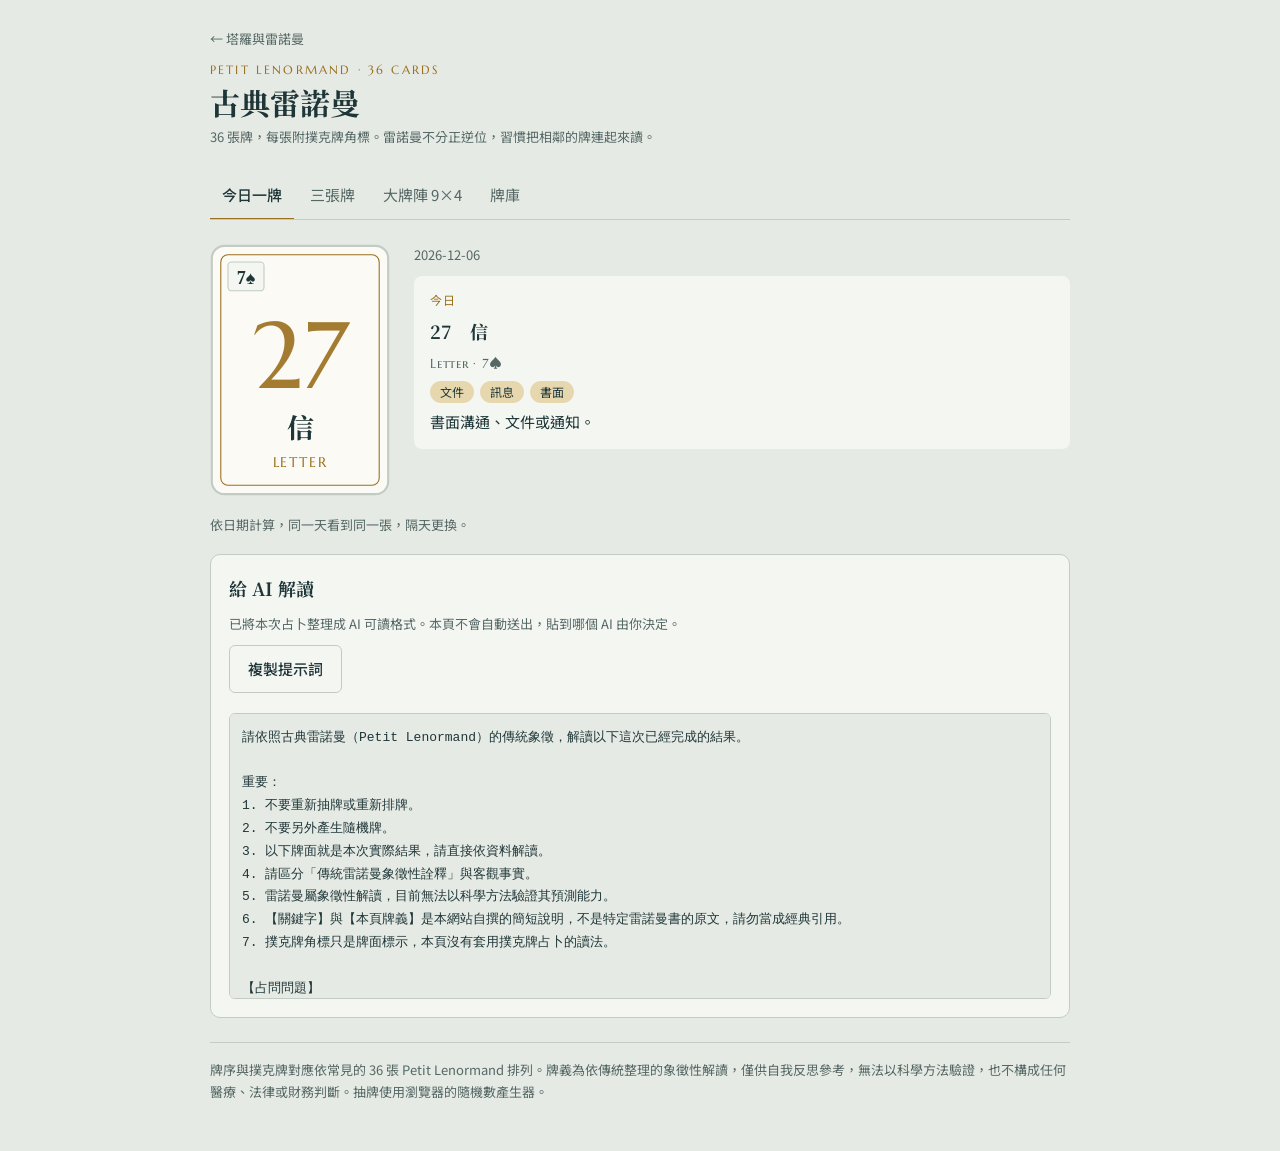
==== lenormand.html @ 7c626c60 "塔羅、雷諾曼新增「給 AI 解讀」面板 - 每次抽牌自動整理成 AI 可讀的純文字提示詞，可一鍵複製，不會自動送出 - 塔羅：今日一牌、抽牌；雷諾曼：今日一牌、三張牌、大牌陣 9×4（新增問題欄） -" ====
<!doctype html>
<html lang="zh-Hant">
<head>
<meta charset="utf-8">
<meta name="viewport" content="width=device-width, initial-scale=1, viewport-fit=cover">
<meta name="color-scheme" content="light dark">
<title>古典雷諾曼</title>
<link rel="preconnect" href="https://fonts.googleapis.com">
<link rel="preconnect" href="https://fonts.gstatic.com" crossorigin>
<link rel="stylesheet" href="https://fonts.googleapis.com/css2?family=Marcellus+SC&family=Noto+Serif+TC:wght@500;700&family=Noto+Sans+TC:wght@400;500&display=swap">
<style>
/* Layout: 與塔羅頁同一套色彩；牌面改用純文字排版＋撲克牌角標，大牌陣用 9×4 格線 */
:root{
  --bg:#E6EAE4; --surface:#F4F6F2; --ink:#1E3638; --muted:#556866; --line:#C3CCC4;
  --gold:#9A6F1E; --gold-soft:#E7D7AE; --card:#FBFAF5; --back:#1E3638; --red:#A3392E;
  --f-display:"Marcellus SC","Noto Serif TC",Georgia,serif;
  --f-head:"Noto Serif TC","Songti TC","PMingLiU",serif;
  --f-body:"Noto Sans TC","PingFang TC","Microsoft JhengHei",system-ui,sans-serif;
  padding-top:env(safe-area-inset-top,0px);padding-bottom:env(safe-area-inset-bottom,0px);
}
@media (prefers-color-scheme:dark){:root:not([data-theme="light"]){
  --bg:#111C1C; --surface:#182626; --ink:#DCE4DD; --muted:#93A6A2; --line:#2C3E3D;
  --gold:#D4A64E; --gold-soft:#3A3220; --card:#1D2B2A; --back:#0B1414; --red:#E0796B; color-scheme:dark}}
:root[data-theme="dark"]{
  --bg:#111C1C; --surface:#182626; --ink:#DCE4DD; --muted:#93A6A2; --line:#2C3E3D;
  --gold:#D4A64E; --gold-soft:#3A3220; --card:#1D2B2A; --back:#0B1414; --red:#E0796B; color-scheme:dark}
[hidden]{display:none!important}
body{margin:0;background:var(--bg);color:var(--ink);font-family:var(--f-body);font-size:15px;line-height:1.7}
.wrap{max-width:860px;margin:0 auto;padding-left:max(16px,env(safe-area-inset-left,0px));padding-right:max(16px,env(safe-area-inset-right,0px));padding-block:28px 48px;display:flex;flex-direction:column;gap:24px}
header{display:flex;flex-direction:column;gap:4px}
.home{font-size:13px;color:var(--muted);text-decoration:none;align-self:flex-start;margin-bottom:6px}
.home:hover{color:var(--gold)}
.eyebrow{font-family:var(--f-display);letter-spacing:.18em;font-size:12px;color:var(--gold)}
h1{font-family:var(--f-head);font-weight:700;font-size:30px;line-height:1.25;margin:0;text-wrap:balance}
p{margin:0}
.note{font-size:13px;color:var(--muted)}
nav{display:flex;gap:4px;border-bottom:1px solid var(--line);overflow-x:auto}
nav button{font:inherit;font-size:15px;background:none;border:0;color:var(--muted);padding:10px 12px;border-bottom:2px solid transparent;margin-bottom:-1px;cursor:pointer;white-space:nowrap}
nav button[aria-selected="true"]{color:var(--ink);border-color:var(--gold);font-weight:500}
button:focus-visible,input:focus-visible,select:focus-visible,.cell:focus-visible,.home:focus-visible{outline:2px solid var(--gold);outline-offset:2px}
section{display:flex;flex-direction:column;gap:18px}
.row{display:flex;gap:12px;flex-wrap:wrap;align-items:center}
.btn{font:inherit;font-weight:500;background:var(--ink);color:var(--bg);border:0;border-radius:6px;padding:10px 18px;cursor:pointer}
input[type=text],select{font:inherit;background:var(--surface);color:var(--ink);border:1px solid var(--line);border-radius:6px;padding:10px 12px}
input[type=text]{flex:1;min-width:0}

/* card face */
.lc{display:block;width:100%;aspect-ratio:5/7;color:var(--ink)}
.flip{width:100%;max-width:180px;aspect-ratio:5/7;perspective:900px}
.flip-inner{position:relative;width:100%;height:100%;transition:transform .7s cubic-bezier(.3,.7,.3,1);transform-style:preserve-3d}
.flip.open .flip-inner{transform:rotateY(180deg)}
.face{position:absolute;inset:0;backface-visibility:hidden;-webkit-backface-visibility:hidden;border-radius:8px;overflow:hidden}
.face svg{display:block;width:100%;height:100%}
.face.front{transform:rotateY(180deg)}
.face.back svg{color:var(--gold)}
@media (prefers-reduced-motion:reduce){.flip-inner{transition:none}}
.slot{display:flex;flex-direction:column;align-items:center;gap:8px;min-width:0}
.slot-label{font-family:var(--f-head);font-size:13px;color:var(--muted);letter-spacing:.1em}

.daily{display:grid;grid-template-columns:minmax(0,180px) 1fr;gap:24px;align-items:start}
@media (max-width:520px){.daily{grid-template-columns:1fr}.daily .slot{max-width:180px;margin:0 auto;width:100%}}
.spread{display:grid;grid-template-columns:repeat(3,minmax(0,1fr));gap:12px}
.readings{display:flex;flex-direction:column;gap:10px}
.reading{display:flex;flex-direction:column;gap:6px;padding:14px 16px;background:var(--surface);border-radius:8px;min-width:0}
.reading .pos{font-size:12px;color:var(--gold);letter-spacing:.12em}
.reading .nm{font-family:var(--f-head);font-weight:700;font-size:18px}
.reading .en{font-family:var(--f-display);font-size:13px;color:var(--muted);letter-spacing:.06em}
.kw{display:flex;gap:6px;flex-wrap:wrap}
.kw span{font-size:12px;background:var(--gold-soft);color:var(--ink);border-radius:999px;padding:1px 10px}
.question{font-family:var(--f-head);font-size:16px;border-left:2px solid var(--gold);padding-left:12px}
.chain{font-family:var(--f-head);font-size:17px}

/* grand tableau */
.gt-wrap{overflow-x:auto;padding-bottom:4px}
.gt{display:grid;grid-template-columns:repeat(9,minmax(56px,1fr));gap:6px;min-width:540px}
.cell{background:none;border:0;padding:0;cursor:pointer;border-radius:6px;position:relative;color:var(--ink)}
.cell .lc{border-radius:6px}
.cell.sig{outline:2px solid var(--gold);outline-offset:1px}
.cell.near{outline:1px dashed var(--gold);outline-offset:1px}
.cell .pos-no{position:absolute;right:3px;bottom:2px;font-size:9px;color:var(--muted);font-variant-numeric:tabular-nums}
.legend{display:flex;gap:16px;flex-wrap:wrap;font-size:13px;color:var(--muted)}
.legend i{display:inline-block;width:12px;height:12px;border-radius:3px;vertical-align:-1px;margin-right:6px}
.legend .s{outline:2px solid var(--gold)}
.legend .n{outline:1px dashed var(--gold)}

/* library */
.lib{display:grid;grid-template-columns:repeat(auto-fill,minmax(88px,1fr));gap:12px}
.lib button{background:none;border:0;padding:0;cursor:pointer;color:var(--ink);font:inherit;display:flex;flex-direction:column;gap:4px;text-align:center}
.lib span{font-size:13px}
dialog{border:0;border-radius:12px;background:var(--bg);color:var(--ink);padding:20px;max-width:min(420px,calc(100vw - 32px));width:100%}
dialog::backdrop{background:rgba(10,20,20,.55)}
.dlg{display:grid;grid-template-columns:110px 1fr;gap:16px;align-items:start}
@media (max-width:380px){.dlg{grid-template-columns:1fr}.dlg .lc{max-width:120px}}
.ai{display:flex;flex-direction:column;gap:10px;padding:18px;background:var(--surface);border:1px solid var(--line);border-radius:10px;min-width:0}
.ai h2{font-family:var(--f-head);font-size:18px;margin:0}
.ai-copy{font:inherit;font-weight:500;background:transparent;color:var(--ink);border:1px solid var(--line);border-radius:6px;padding:10px 18px;cursor:pointer;align-self:flex-start}
.ai-copy:hover{border-color:var(--gold)}
.ai-copy:focus-visible,.ai-box:focus-visible{outline:2px solid var(--gold);outline-offset:2px}
.ai-box{margin:0;max-height:260px;overflow:auto;padding:12px;background:var(--bg);border:1px solid var(--line);border-radius:6px;font-family:ui-monospace,Consolas,"Noto Sans TC",monospace;font-size:13px;line-height:1.6;white-space:pre-wrap;overflow-wrap:anywhere}
footer{border-top:1px solid var(--line);padding-top:16px}
</style>
</head>
<body>
<div class="wrap">
  <header>
    <a class="home" href="./">← 塔羅與雷諾曼</a>
    <div class="eyebrow">PETIT LENORMAND · 36 CARDS</div>
    <h1>古典雷諾曼</h1>
    <p class="note">36 張牌，每張附撲克牌角標。雷諾曼不分正逆位，習慣把相鄰的牌連起來讀。</p>
  </header>

  <nav role="tablist">
    <button role="tab" id="tab-daily" aria-selected="true" data-view="daily">今日一牌</button>
    <button role="tab" id="tab-three" aria-selected="false" data-view="three">三張牌</button>
    <button role="tab" id="tab-gt" aria-selected="false" data-view="gt">大牌陣 9×4</button>
    <button role="tab" id="tab-lib" aria-selected="false" data-view="lib">牌庫</button>
  </nav>

  <section id="view-daily">
    <div class="daily">
      <div class="slot"><div class="flip" id="dailyFlip"></div></div>
      <div class="readings" id="dailyReading"></div>
    </div>
    <p class="note">依日期計算，同一天看到同一張，隔天更換。</p>
    <section class="ai" id="aiDaily" aria-labelledby="aiDaily-t" hidden>
      <h2 id="aiDaily-t">給 AI 解讀</h2>
      <p class="note">已將本次占卜整理成 AI 可讀格式。本頁不會自動送出，貼到哪個 AI 由你決定。</p>
      <button type="button" class="ai-copy" data-copy="aiDaily">複製提示詞</button>
      <p class="note" id="aiDaily-s" aria-live="polite"></p>
      <pre class="ai-box" tabindex="0" role="region" aria-label="AI 解讀提示詞"><code id="aiDaily-p"></code></pre>
    </section>
  </section>

  <section id="view-three" hidden>
    <div class="row"><input type="text" id="q" placeholder="想問的事（可留白）" maxlength="80"></div>
    <div class="row"><button class="btn" id="drawThree">抽三張</button></div>
    <div id="threeArea" class="readings"></div>
    <section class="ai" id="aiThree" aria-labelledby="aiThree-t" hidden>
      <h2 id="aiThree-t">給 AI 解讀</h2>
      <p class="note">已將本次占卜整理成 AI 可讀格式。本頁不會自動送出，貼到哪個 AI 由你決定。</p>
      <button type="button" class="ai-copy" data-copy="aiThree">複製提示詞</button>
      <p class="note" id="aiThree-s" aria-live="polite"></p>
      <pre class="ai-box" tabindex="0" role="region" aria-label="AI 解讀提示詞"><code id="aiThree-p"></code></pre>
    </section>
  </section>

  <section id="view-gt" hidden>
    <div class="row"><input type="text" id="gtQ" placeholder="想問的事（可留白）" maxlength="80"></div>
    <div class="row">
      <label for="sig" class="note">代表自己的牌</label>
      <select id="sig"><option value="29">29 女士</option><option value="28">28 男士</option></select>
      <button class="btn" id="drawGT">排出 36 張</button>
    </div>
    <div class="legend"><span><i class="s"></i>代表牌</span><span><i class="n"></i>上下左右相鄰的牌</span><span>格子右下角數字是牌位 1–36</span></div>
    <div class="gt-wrap"><div class="gt" id="gt"></div></div>
    <div id="gtInfo" class="readings"></div>
    <section class="ai" id="aiGT" aria-labelledby="aiGT-t" hidden>
      <h2 id="aiGT-t">給 AI 解讀</h2>
      <p class="note">已將本次占卜整理成 AI 可讀格式。本頁不會自動送出，貼到哪個 AI 由你決定。</p>
      <button type="button" class="ai-copy" data-copy="aiGT">複製提示詞</button>
      <p class="note" id="aiGT-s" aria-live="polite"></p>
      <pre class="ai-box" tabindex="0" role="region" aria-label="AI 解讀提示詞"><code id="aiGT-p"></code></pre>
    </section>
    <p class="note">這裡只排出牌位並標出代表牌與相鄰牌，不自動產生整體解讀。大牌陣的宮位、距離等讀法各家不同，未納入。</p>
  </section>

  <section id="view-lib" hidden>
    <div class="lib" id="lib"></div>
  </section>

  <footer>
    <p class="note">牌序與撲克牌對應依常見的 36 張 Petit Lenormand 排列。牌義為依傳統整理的象徵性解讀，僅供自我反思參考，無法以科學方法驗證，也不構成任何醫療、法律或財務判斷。抽牌使用瀏覽器的隨機數產生器。</p>
  </footer>
</div>

<dialog id="dlg">
  <div class="dlg"><div id="dlgArt"></div><div class="readings" id="dlgText"></div></div>
  <div class="row" style="justify-content:flex-end;margin-top:16px"><button class="btn" id="dlgClose">關閉</button></div>
</dialog>

<script>
// [編號, 中文, 英文, 撲克牌, 關鍵字, 說明]
const DATA=[
[1,"騎士","Rider","9♥","消息、來訪、速度","消息或人很快到來，事情開始動起來。"],
[2,"幸運草","Clover","6♦","小幸運、機會、短暫","小而短暫的好運，適合把握眼前的機會。"],
[3,"船","Ship","10♠","旅行、遠方、轉變","移動、遠行，或想往外發展。"],
[4,"房屋","House","K♥","家、穩定、私人領域","與家庭、居所和安全感有關。"],
[5,"樹","Tree","7♥","成長、根基、長期","緩慢而長期的成長；傳統上也與身體狀態相關（象徵意義）。"],
[6,"雲","Clouds","K♣","不明、困惑、暫時阻礙","狀況還不清楚，先別急著判斷。"],
[7,"蛇","Snake","Q♣","迂迴、複雜、慾望","事情繞路或牽涉複雜關係，留意細節。"],
[8,"棺材","Coffin","9♦","結束、停滯、休息","某件事告一段落，或需要停下來休息（象徵意義，非字面）。"],
[9,"花束","Bouquet","Q♠","禮物、讚賞、愉快","收到好意，或發生令人開心的事。"],
[10,"鐮刀","Scythe","J♦","突然、切斷、決定","快速的決定或突然的變化。"],
[11,"鞭子","Whip","J♣","爭執、反覆、重複","反覆的討論、衝突或練習。"],
[12,"鳥","Birds","7♦","交談、溝通、緊張","對話、電話或閒聊，也可能是焦慮不安。"],
[13,"孩子","Child","J♠","新開始、小、單純","剛開始的事、規模小，或單純的心態。"],
[14,"狐狸","Fox","9♣","工作、謹慎、策略","與工作有關；也提醒留意是否有算計。"],
[15,"熊","Bear","10♣","力量、資源、權威","有份量的人或資源，包含財務。"],
[16,"星星","Stars","6♥","方向、希望、清晰","目標清楚，看得見方向。"],
[17,"鸛鳥","Stork","Q♥","改變、搬遷、改善","往較好的方向改變或移動。"],
[18,"狗","Dog","10♥","朋友、忠誠、信任","可信任的朋友或支持者。"],
[19,"塔","Tower","6♠","機構、權威、距離","公司、政府等正式組織，或與人保持距離。"],
[20,"花園","Garden","8♠","公眾、社交、聚會","群體、活動與公開場合。"],
[21,"山","Mountain","8♣","阻礙、延遲、挑戰","遇到需要時間跨越的障礙。"],
[22,"十字路口","Crossroads","Q♦","選擇、分岔、多個選項","需要在幾條路之間做決定。"],
[23,"老鼠","Mice","7♣","消耗、損失、壓力","資源或心力正在慢慢被消耗。"],
[24,"心","Heart","J♥","愛、感情、熱情","感情與真心。"],
[25,"戒指","Ring","A♣","承諾、合約、循環","約定、合約，或重複的循環。"],
[26,"書","Book","10♦","秘密、知識、學習","尚未公開的資訊，或需要學習的事。"],
[27,"信","Letter","7♠","文件、訊息、書面","書面溝通、文件或通知。"],
[28,"男士","Gentleman","A♥","問卜者、男性","代表問卜者（男性），或事件中的男性。"],
[29,"女士","Lady","A♠","問卜者、女性","代表問卜者（女性），或事件中的女性。"],
[30,"百合","Lilies","K♠","成熟、平靜、年長","成熟與和諧，也可指年長或有智慧的人。"],
[31,"太陽","Sun","A♦","成功、能量、順利","順利，充滿活力。"],
[32,"月亮","Moon","8♥","名聲、認可、情緒","被看見與肯定，也與情緒相關。"],
[33,"鑰匙","Key","8♦","解答、關鍵、確定","找到方法，或事情確定會發生。"],
[34,"魚","Fish","K♦","金錢、交易、流動","財務、生意與資源的流動。"],
[35,"錨","Anchor","9♠","穩定、持久、扎根","長期穩定，站穩腳步。"],
[36,"十字架","Cross","6♣","負擔、責任、考驗","沉重的責任，或必須承擔的事。"]
];
const DECK=DATA.map(d=>({n:d[0],zh:d[1],en:d[2],pc:d[3],kw:d[4].split("、"),text:d[5]}));
const byNo=n=>DECK[n-1];

/* ---------- 牌面：純文字排版 ---------- */
function face(c,compact){
  const red=/[♥♦]/.test(c.pc);
  const pcColor=red?"var(--red)":"currentColor";
  const big=compact?44:52;
  return `<svg class="lc" viewBox="0 0 100 140" xmlns="http://www.w3.org/2000/svg" role="img" aria-label="${c.n} ${c.zh}">
  <rect x="1" y="1" width="98" height="138" rx="7" fill="var(--card)" stroke="var(--line)" stroke-width="1.2"/>
  <rect x="6" y="6" width="88" height="128" rx="4" fill="none" stroke="var(--gold)" stroke-width=".6"/>
  <rect x="10" y="10" width="${c.pc.length>2?24:20}" height="16" rx="2" fill="var(--surface)" stroke="var(--line)" stroke-width=".6"/>
  <text x="${c.pc.length>2?22:20}" y="22" text-anchor="middle" font-family="Georgia,serif" font-size="10" font-weight="700" fill="${pcColor}">${c.pc}</text>
  <text x="50" y="${compact?82:80}" text-anchor="middle" font-family="Marcellus SC,Georgia,serif" font-size="${big}" fill="var(--gold)" opacity=".9">${c.n}</text>
  <text x="50" y="${compact?112:108}" text-anchor="middle" font-family="Noto Serif TC,serif" font-weight="700" font-size="${c.zh.length>3?12:15}" fill="currentColor">${c.zh}</text>
  ${compact?"":`<text x="50" y="124" text-anchor="middle" font-family="Marcellus SC,Georgia,serif" font-size="8" letter-spacing="1" fill="var(--gold)">${c.en.toUpperCase()}</text>`}
  </svg>`;
}
const BACK=`<svg viewBox="0 0 100 140" xmlns="http://www.w3.org/2000/svg" aria-hidden="true">
<rect x="1" y="1" width="98" height="138" rx="7" fill="var(--back)"/>
<rect x="6" y="6" width="88" height="128" rx="4" fill="none" stroke="currentColor" stroke-width=".6"/>
<g fill="none" stroke="currentColor" stroke-width=".7">
${[0,1,2,3,4,5].map(r=>[0,1,2,3,4,5].map(c=>`<rect x="${17+c*11}" y="${37+r*11}" width="9" height="9" rx="1"/>`).join("")).join("")}
</g><text x="50" y="122" text-anchor="middle" font-family="Marcellus SC,Georgia,serif" font-size="9" letter-spacing="2" fill="currentColor">XXXVI</text></svg>`;

/* ---------- 隨機與日期 ---------- */
function rand(){const a=new Uint32Array(1);crypto.getRandomValues(a);return a[0]/4294967296;}
function shuffled(){const a=DECK.slice();for(let i=a.length-1;i>0;i--){const j=Math.floor(rand()*(i+1));[a[i],a[j]]=[a[j],a[i]];}return a;}
function todayKey(){const d=new Date();return d.getFullYear()+"-"+String(d.getMonth()+1).padStart(2,"0")+"-"+String(d.getDate()).padStart(2,"0");}
function dailyCard(key){let h=2166136261;for(const ch of "lenormand:"+key){h^=ch.charCodeAt(0);h=Math.imul(h,16777619);}return DECK[(h>>>0)%36];}

/* ---------- 呈現 ---------- */
const esc=s=>s.replace(/[&<>"]/g,m=>({"&":"&amp;","<":"&lt;",">":"&gt;",'"':"&quot;"}[m]));
const flipHTML=c=>`<div class="flip-inner"><div class="face back">${BACK}</div><div class="face front">${face(c)}</div></div>`;
function readingHTML(c,pos){
  return `<div class="reading">${pos?`<div class="pos">${pos}</div>`:""}
  <div class="nm">${c.n}　${c.zh}</div><div class="en">${c.en} · ${c.pc}</div>
  <div class="kw">${c.kw.map(k=>`<span>${k}</span>`).join("")}</div><p>${c.text}</p></div>`;
}
function openLater(els){const r=matchMedia("(prefers-reduced-motion: reduce)").matches;els.forEach((el,i)=>setTimeout(()=>el.classList.add("open"),r?0:150+i*350));}

/* ---------- 給 AI 解讀：只顯示與複製文字，不送出任何資料 ---------- */
function showAi(id,text){
  document.getElementById(id+"-p").textContent=text;   // 問題原樣放入，一律走 textContent
  document.querySelector("#"+id+" .ai-box").scrollTop=0;
  document.getElementById(id+"-s").textContent="";
  document.getElementById(id).hidden=false;
}
async function copyText(text){
  try{await navigator.clipboard.writeText(text);return true;}catch(e){}
  const a=document.createElement("textarea");a.value=text;a.setAttribute("readonly","");
  a.style.cssText="position:fixed;left:-9999px;top:0";document.body.appendChild(a);a.select();
  let ok=false;try{ok=document.execCommand("copy");}catch(e){}
  a.remove();return ok;
}
document.addEventListener("click",async e=>{
  const b=e.target.closest("[data-copy]");if(!b)return;
  const id=b.dataset.copy,code=document.getElementById(id+"-p"),s=document.getElementById(id+"-s");
  const ok=await copyText(code.textContent);
  s.textContent=ok?"已複製。":"無法自動複製，請在下方框內全選後手動複製。";
  if(!ok){const r=document.createRange();r.selectNodeContents(code);const sel=getSelection();sel.removeAllRanges();sel.addRange(r);}
});
const NO_Q_STEP=["整體局勢","由於沒有具體問題，請以整體局勢與目前最值得注意的主題為主，不要自行假設使用者是在問感情、工作或財務。"];
const Q_STEP=["直接回答問題","針對【占問問題】給出明確、具體的解讀，不要只講抽象象徵。"];
const REMIND_STEP=["實際提醒","列出：\n- 現在較有利的做法\n- 現在需要避免的做法\n- 最值得觀察的訊號"];
function assemble({intro,rules,question,spread,body,steps}){
  const q=(question||"").trim(),O=["一","二","三","四","五"];
  const all=steps.concat([q?Q_STEP:NO_Q_STEP,REMIND_STEP]);
  return [intro,"","重要：",...rules.map((r,i)=>(i+1)+". "+r),"","【占問問題】",q||"未填寫具體問題。","","【牌陣】",spread,"",...body,"",
    "請依以下順序解讀：","",...all.flatMap(([t,b],i)=>[O[i]+"、"+t,b,""]),
    "請不要把象徵性解讀描述成已確定會發生的客觀事件。"].join("\n");
}
const LEN_RULES=["不要重新抽牌或重新排牌。","不要另外產生隨機牌。","以下牌面就是本次實際結果，請直接依資料解讀。","請區分「傳統雷諾曼象徵性詮釋」與客觀事實。","雷諾曼屬象徵性解讀，目前無法以科學方法驗證其預測能力。","【關鍵字】與【本頁牌義】是本網站自撰的簡短說明，不是特定雷諾曼書的原文，請勿當成經典引用。","撲克牌角標只是牌面標示，本頁沒有套用撲克牌占卜的讀法。"];
const lenLine=(c,label)=>[label+"："+c.n+" "+c.zh+" "+c.en+"（"+c.pc+"）","   關鍵字："+c.kw.join("、"),"   本頁牌義："+c.text].join("\n");
const LEN_INTRO="請依照古典雷諾曼（Petit Lenormand）的傳統象徵，解讀以下這次已經完成的結果。";
function lenSimplePrompt({question,cards,labels,spread}){
  const multi=cards.length>1;
  const steps=[["每張牌的核心意象",multi?"逐張說明每張牌在它所在位置的主要意思。":"說明這張牌的主要意思。"]];
  if(multi)steps.push(["牌與牌的串連","把牌依「"+labels.join(" → ")+"」的順序連成一段完整的脈絡，不要逐張獨立解釋。"]);
  return assemble({intro:LEN_INTRO,rules:LEN_RULES,question,spread,steps,
    body:["【牌面】",...cards.map((c,i)=>lenLine(c,(i+1)+". "+labels[i]))]});
}
function gtPrompt({question,layout,si,nb}){
  const sig=layout[si],r=Math.floor(si/9)+1,col=si%9+1;
  const rules=LEN_RULES.concat(["牌位的編號、列與欄就是本次實際排列，請勿重排。","大牌陣的宮位、距離、鏡像等讀法各家不同，本頁沒有套用任何一種；若你要採用某種讀法，請先說明是哪一種，不要當成唯一標準。","資訊不足以回答時，請直接說明不足，不要硬編。"]);
  const body=["【代表牌】",sig.n+" "+sig.zh+"（牌位 "+(si+1)+"，第 "+r+" 列第 "+col+" 欄）","","【全部牌位】（由左到右、由上到下，編號 1–36）"];
  for(let row=0;row<4;row++){body.push("第 "+(row+1)+" 列：");for(let c=0;c<9;c++){const i=row*9+c,k=layout[i];body.push("  牌位 "+(i+1)+"："+k.n+" "+k.zh+"（"+k.en+"，"+k.pc+"）");}}
  body.push("","【代表牌上下左右相鄰的牌】",...nb.map(([lab,i])=>lenLine(layout[i],lab+"（牌位 "+(i+1)+"）")),"","【36 張牌的本頁牌義（供對照）】",...DECK.map(c=>c.n+" "+c.zh+"："+c.kw.join("、")+"。"+c.text));
  return assemble({intro:LEN_INTRO,rules,question,spread:"大牌陣 9×4（36 張全部攤開，共 4 列、每列 9 張）",body,
    steps:[["代表牌周邊","先讀代表牌與它上下左右相鄰的牌，說明代表牌目前所處的狀態。"],["其他相關的牌","再挑出你認為與問題最相關的牌，並說明依據的牌位，不要憑空指定。"]]});
}

// 今日一牌
(function(){
  const key=todayKey(),c=dailyCard(key),f=document.getElementById("dailyFlip");
  f.innerHTML=flipHTML(c);
  document.getElementById("dailyReading").innerHTML=`<p class="note">${key}</p>`+readingHTML(c,"今日");
  showAi("aiDaily",lenSimplePrompt({question:"",cards:[c],labels:["今日一牌"],spread:"今日一牌（日期 "+key+"，同一天固定同一張）"}));
  openLater([f]);
})();

// 三張牌
const threeArea=document.getElementById("threeArea");
function drawThree(){
  const q=document.getElementById("q").value.trim(),cards=shuffled().slice(0,3),labels=["第一張","第二張","第三張"];
  threeArea.innerHTML=(q?`<p class="question">${esc(q)}</p>`:"")+
    `<div class="spread">${cards.map((c,i)=>`<div class="slot"><div class="slot-label">${labels[i]}</div><div class="flip">${flipHTML(c)}</div></div>`).join("")}</div>`+
    `<p class="chain">${cards.map(c=>c.kw[0]).join("　→　")}</p>`+
    `<p class="note">上面一行是三張牌的第一個關鍵字依序串起來，方便你自己組句。</p>`+
    cards.map((c,i)=>readingHTML(c,labels[i])).join("");
  showAi("aiThree",lenSimplePrompt({question:q,cards,labels,spread:"三張牌（依序：第一張、第二張、第三張）"}));
  openLater([...threeArea.querySelectorAll(".flip")]);
}
document.getElementById("drawThree").onclick=drawThree;
drawThree();

// 大牌陣 9×4
const gt=document.getElementById("gt"),gtInfo=document.getElementById("gtInfo"),sigSel=document.getElementById("sig");
let layout=[];
function neighbors(i){const r=Math.floor(i/9),c=i%9,out=[];
  if(r>0)out.push(["上方",i-9]);if(r<3)out.push(["下方",i+9]);if(c>0)out.push(["左方",i-1]);if(c<8)out.push(["右方",i+1]);return out;}
function renderGT(){
  const sigNo=+sigSel.value,si=layout.findIndex(c=>c.n===sigNo),nb=neighbors(si);
  const nbSet=new Set(nb.map(x=>x[1]));
  gt.innerHTML=layout.map((c,i)=>`<button class="cell${i===si?" sig":nbSet.has(i)?" near":""}" id="cell-${i}" data-i="${i}" aria-label="牌位 ${i+1}：${c.n} ${c.zh}">${face(c,true)}<span class="pos-no">${i+1}</span></button>`).join("");
  showAi("aiGT",gtPrompt({question:gtQuestion,layout,si,nb}));
  const r=Math.floor(si/9)+1,col=si%9+1;
  gtInfo.innerHTML=`<p class="note">代表牌「${layout[si].n} ${layout[si].zh}」在第 ${r} 列、第 ${col} 欄（牌位 ${si+1}）。</p>`+
    nb.map(([lab,i])=>readingHTML(layout[i],`${lab}・牌位 ${i+1}`)).join("");
}
let gtQuestion="";
function drawGT(){gtQuestion=document.getElementById("gtQ").value.trim();layout=shuffled();renderGT();}
document.getElementById("drawGT").onclick=drawGT;
sigSel.onchange=()=>{if(layout.length)renderGT();};
drawGT();

// 牌庫與彈窗
const dlg=document.getElementById("dlg");
function show(c){document.getElementById("dlgArt").innerHTML=face(c);document.getElementById("dlgText").innerHTML=readingHTML(c,"");dlg.showModal();}
const lib=document.getElementById("lib");
lib.innerHTML=DECK.map(c=>`<button data-n="${c.n}" id="lib-${c.n}">${face(c,true)}<span>${c.n} ${c.zh}</span></button>`).join("");
lib.onclick=e=>{const b=e.target.closest("[data-n]");if(b)show(byNo(+b.dataset.n));};
gt.onclick=e=>{const b=e.target.closest("[data-i]");if(b)show(layout[+b.dataset.i]);};
document.getElementById("dlgClose").onclick=()=>dlg.close();
dlg.addEventListener("click",e=>{if(e.target===dlg)dlg.close();});

// 分頁
const tabs=document.querySelectorAll("nav button");
tabs.forEach(t=>t.onclick=()=>{
  tabs.forEach(x=>x.setAttribute("aria-selected",x===t));
  ["daily","three","gt","lib"].forEach(v=>document.getElementById("view-"+v).hidden=v!==t.dataset.view);
});
</script>
</body>
</html>
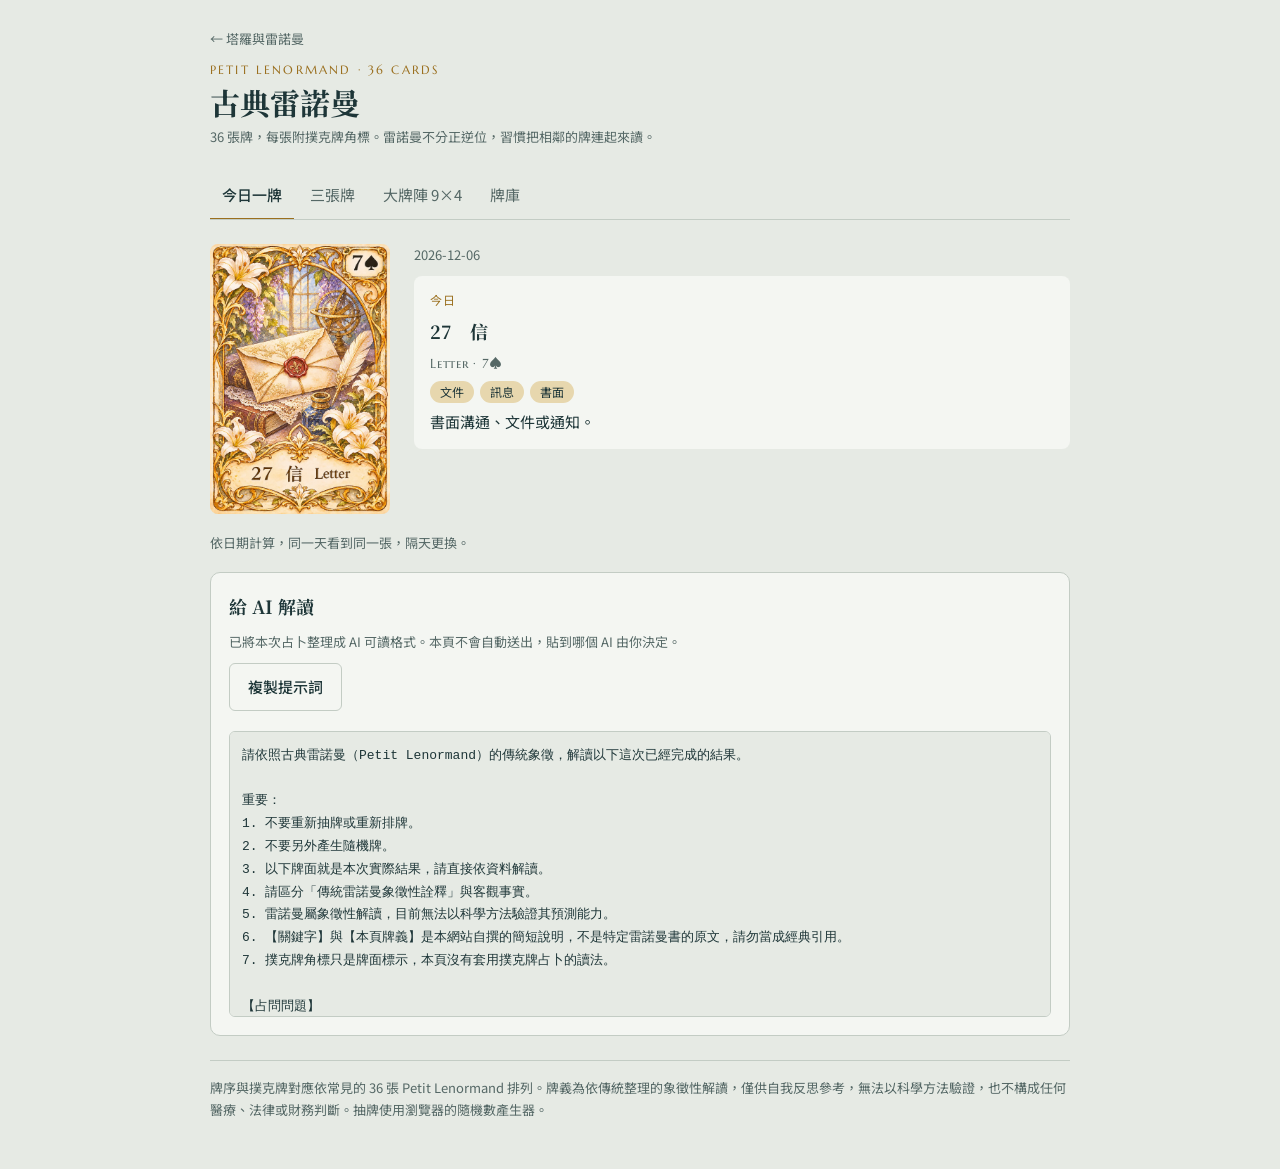
==== commit 7c29332c: "雷諾曼 36 張改用 WebP 圖片，統一檔名 lenormand-NN-英文名 Co-Authored-By: Claude Sonnet 5.5 <noreply@anthropic.com>" ====
--- a/lenormand.html
+++ b/lenormand.html
@@ -9,7 +9,7 @@
 <link rel="preconnect" href="https://fonts.gstatic.com" crossorigin>
 <link rel="stylesheet" href="https://fonts.googleapis.com/css2?family=Marcellus+SC&family=Noto+Serif+TC:wght@500;700&family=Noto+Sans+TC:wght@400;500&display=swap">
 <style>
-/* Layout: 與塔羅頁同一套色彩；牌面改用純文字排版＋撲克牌角標，大牌陣用 9×4 格線 */
+/* Layout: 與塔羅頁同一套色彩；牌面為 cards/ 資料夾內的圖片（圖上已有撲克牌角標），大牌陣用 9×4 格線 */
 :root{
   --bg:#E6EAE4; --surface:#F4F6F2; --ink:#1E3638; --muted:#556866; --line:#C3CCC4;
   --gold:#9A6F1E; --gold-soft:#E7D7AE; --card:#FBFAF5; --back:#1E3638; --red:#A3392E;
@@ -45,8 +45,8 @@
 input[type=text]{flex:1;min-width:0}
 
 /* card face */
-.lc{display:block;width:100%;aspect-ratio:5/7;color:var(--ink)}
-.flip{width:100%;max-width:180px;aspect-ratio:5/7;perspective:900px}
+.lc{display:block;width:100%;aspect-ratio:2/3;object-fit:cover}
+.flip{width:100%;max-width:180px;aspect-ratio:2/3;perspective:900px}
 .flip-inner{position:relative;width:100%;height:100%;transition:transform .7s cubic-bezier(.3,.7,.3,1);transform-style:preserve-3d}
 .flip.open .flip-inner{transform:rotateY(180deg)}
 .face{position:absolute;inset:0;backface-visibility:hidden;-webkit-backface-visibility:hidden;border-radius:8px;overflow:hidden}
@@ -97,6 +97,8 @@
 .ai-copy:hover{border-color:var(--gold)}
 .ai-copy:focus-visible,.ai-box:focus-visible{outline:2px solid var(--gold);outline-offset:2px}
 .ai-box{margin:0;max-height:260px;overflow:auto;padding:12px;background:var(--bg);border:1px solid var(--line);border-radius:6px;font-family:ui-monospace,Consolas,"Noto Sans TC",monospace;font-size:13px;line-height:1.6;white-space:pre-wrap;overflow-wrap:anywhere}
+.gt-back{color:var(--gold);border-radius:6px;overflow:hidden}
+.gt-back svg{display:block;width:100%;height:auto;aspect-ratio:2/3}
 footer{border-top:1px solid var(--line);padding-top:16px}
 </style>
 </head>
@@ -221,27 +223,17 @@
 const DECK=DATA.map(d=>({n:d[0],zh:d[1],en:d[2],pc:d[3],kw:d[4].split("、"),text:d[5]}));
 const byNo=n=>DECK[n-1];
 
-/* ---------- 牌面：純文字排版 ---------- */
-function face(c,compact){
-  const red=/[♥♦]/.test(c.pc);
-  const pcColor=red?"var(--red)":"currentColor";
-  const big=compact?44:52;
-  return `<svg class="lc" viewBox="0 0 100 140" xmlns="http://www.w3.org/2000/svg" role="img" aria-label="${c.n} ${c.zh}">
-  <rect x="1" y="1" width="98" height="138" rx="7" fill="var(--card)" stroke="var(--line)" stroke-width="1.2"/>
-  <rect x="6" y="6" width="88" height="128" rx="4" fill="none" stroke="var(--gold)" stroke-width=".6"/>
-  <rect x="10" y="10" width="${c.pc.length>2?24:20}" height="16" rx="2" fill="var(--surface)" stroke="var(--line)" stroke-width=".6"/>
-  <text x="${c.pc.length>2?22:20}" y="22" text-anchor="middle" font-family="Georgia,serif" font-size="10" font-weight="700" fill="${pcColor}">${c.pc}</text>
-  <text x="50" y="${compact?82:80}" text-anchor="middle" font-family="Marcellus SC,Georgia,serif" font-size="${big}" fill="var(--gold)" opacity=".9">${c.n}</text>
-  <text x="50" y="${compact?112:108}" text-anchor="middle" font-family="Noto Serif TC,serif" font-weight="700" font-size="${c.zh.length>3?12:15}" fill="currentColor">${c.zh}</text>
-  ${compact?"":`<text x="50" y="124" text-anchor="middle" font-family="Marcellus SC,Georgia,serif" font-size="8" letter-spacing="1" fill="var(--gold)">${c.en.toUpperCase()}</text>`}
-  </svg>`;
-}
-const BACK=`<svg viewBox="0 0 100 140" xmlns="http://www.w3.org/2000/svg" aria-hidden="true">
-<rect x="1" y="1" width="98" height="138" rx="7" fill="var(--back)"/>
-<rect x="6" y="6" width="88" height="128" rx="4" fill="none" stroke="currentColor" stroke-width=".6"/>
+/* ---------- 牌面圖片 ---------- */
+const SLUG="rider clover ship house tree clouds snake coffin bouquet scythe whip birds child fox bear stars stork dog tower garden mountain crossroads mice heart ring book letter gentleman lady lilies sun moon key fish anchor cross".split(" ");
+function face(c){
+  return `<img class="lc" src="cards/lenormand-${String(c.n).padStart(2,"0")}-${SLUG[c.n-1]}.webp" alt="${c.n} ${c.zh}" loading="lazy">`;
+}
+const BACK=`<svg viewBox="0 0 100 150" xmlns="http://www.w3.org/2000/svg" aria-hidden="true">
+<rect x="1" y="1" width="98" height="148" rx="7" fill="var(--back)"/>
+<rect x="6" y="6" width="88" height="138" rx="4" fill="none" stroke="currentColor" stroke-width=".6"/>
 <g fill="none" stroke="currentColor" stroke-width=".7">
-${[0,1,2,3,4,5].map(r=>[0,1,2,3,4,5].map(c=>`<rect x="${17+c*11}" y="${37+r*11}" width="9" height="9" rx="1"/>`).join("")).join("")}
-</g><text x="50" y="122" text-anchor="middle" font-family="Marcellus SC,Georgia,serif" font-size="9" letter-spacing="2" fill="currentColor">XXXVI</text></svg>`;
+${[0,1,2,3,4,5].map(r=>[0,1,2,3,4,5].map(c=>`<rect x="${17+c*11}" y="${42+r*11}" width="9" height="9" rx="1"/>`).join("")).join("")}
+</g><text x="50" y="132" text-anchor="middle" font-family="Marcellus SC,Georgia,serif" font-size="9" letter-spacing="2" fill="currentColor">XXXVI</text></svg>`;
 
 /* ---------- 隨機與日期 ---------- */
 function rand(){const a=new Uint32Array(1);crypto.getRandomValues(a);return a[0]/4294967296;}
@@ -332,7 +324,12 @@
   openLater([...threeArea.querySelectorAll(".flip")]);
 }
 document.getElementById("drawThree").onclick=drawThree;
-drawThree();
+/* 還沒抽牌時只顯示牌背（蓋著），按下按鈕才抽牌並翻開 */
+function showBacks(){
+  threeArea.innerHTML=`<div class="spread">${["第一張","第二張","第三張"].map(l=>`<div class="slot"><div class="slot-label">${l}</div><div class="flip" role="img" aria-label="牌背，尚未抽牌"><div class="flip-inner"><div class="face back">${BACK}</div></div></div></div>`).join("")}</div><p class="note">牌都蓋著。想好問題後，按「抽三張」。</p>`;
+  document.getElementById("aiThree").hidden=true;
+}
+showBacks();
 
 // 大牌陣 9×4
 const gt=document.getElementById("gt"),gtInfo=document.getElementById("gtInfo"),sigSel=document.getElementById("sig");
@@ -342,7 +339,7 @@
 function renderGT(){
   const sigNo=+sigSel.value,si=layout.findIndex(c=>c.n===sigNo),nb=neighbors(si);
   const nbSet=new Set(nb.map(x=>x[1]));
-  gt.innerHTML=layout.map((c,i)=>`<button class="cell${i===si?" sig":nbSet.has(i)?" near":""}" id="cell-${i}" data-i="${i}" aria-label="牌位 ${i+1}：${c.n} ${c.zh}">${face(c,true)}<span class="pos-no">${i+1}</span></button>`).join("");
+  gt.innerHTML=layout.map((c,i)=>`<button class="cell${i===si?" sig":nbSet.has(i)?" near":""}" id="cell-${i}" data-i="${i}" aria-label="牌位 ${i+1}：${c.n} ${c.zh}">${face(c)}<span class="pos-no">${i+1}</span></button>`).join("");
   showAi("aiGT",gtPrompt({question:gtQuestion,layout,si,nb}));
   const r=Math.floor(si/9)+1,col=si%9+1;
   gtInfo.innerHTML=`<p class="note">代表牌「${layout[si].n} ${layout[si].zh}」在第 ${r} 列、第 ${col} 欄（牌位 ${si+1}）。</p>`+
@@ -352,13 +349,18 @@
 function drawGT(){gtQuestion=document.getElementById("gtQ").value.trim();layout=shuffled();renderGT();}
 document.getElementById("drawGT").onclick=drawGT;
 sigSel.onchange=()=>{if(layout.length)renderGT();};
-drawGT();
+function showGTBacks(){
+  gt.innerHTML=Array.from({length:36},()=>`<div class="gt-back" role="img" aria-label="牌背，尚未排牌">${BACK}</div>`).join("");
+  gtInfo.innerHTML=`<p class="note">36 張牌都蓋著。想好問題後，按「排出 36 張」。</p>`;
+  document.getElementById("aiGT").hidden=true;
+}
+showGTBacks();
 
 // 牌庫與彈窗
 const dlg=document.getElementById("dlg");
 function show(c){document.getElementById("dlgArt").innerHTML=face(c);document.getElementById("dlgText").innerHTML=readingHTML(c,"");dlg.showModal();}
 const lib=document.getElementById("lib");
-lib.innerHTML=DECK.map(c=>`<button data-n="${c.n}" id="lib-${c.n}">${face(c,true)}<span>${c.n} ${c.zh}</span></button>`).join("");
+lib.innerHTML=DECK.map(c=>`<button data-n="${c.n}" id="lib-${c.n}">${face(c)}<span>${c.n} ${c.zh}</span></button>`).join("");
 lib.onclick=e=>{const b=e.target.closest("[data-n]");if(b)show(byNo(+b.dataset.n));};
 gt.onclick=e=>{const b=e.target.closest("[data-i]");if(b)show(layout[+b.dataset.i]);};
 document.getElementById("dlgClose").onclick=()=>dlg.close();
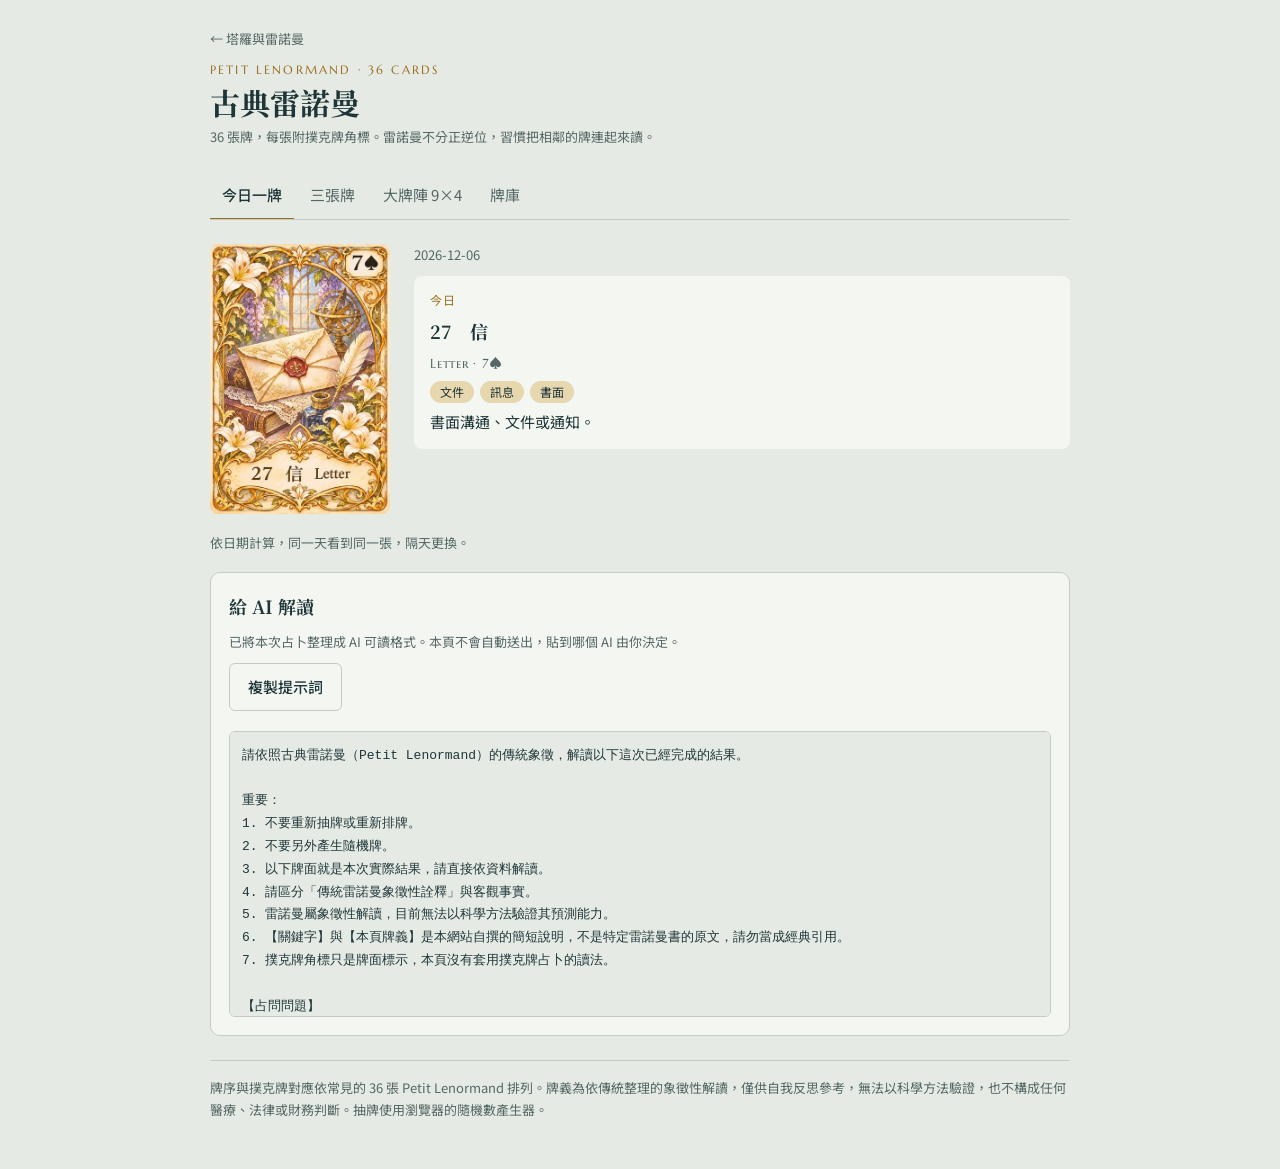
==== commit 11cb0edf: "Use 400px thumbnails, fix card aspect ratio, prioritize daily card - Add cards/thumb/ (400px WebP) a" ====
--- a/lenormand.html
+++ b/lenormand.html
@@ -226,7 +226,7 @@
 /* ---------- 牌面圖片 ---------- */
 const SLUG="rider clover ship house tree clouds snake coffin bouquet scythe whip birds child fox bear stars stork dog tower garden mountain crossroads mice heart ring book letter gentleman lady lilies sun moon key fish anchor cross".split(" ");
 function face(c){
-  return `<img class="lc" src="cards/lenormand-${String(c.n).padStart(2,"0")}-${SLUG[c.n-1]}.webp" alt="${c.n} ${c.zh}" loading="lazy">`;
+  return `<img class="lc" src="cards/thumb/lenormand-${String(c.n).padStart(2,"0")}-${SLUG[c.n-1]}.webp" alt="${c.n} ${c.zh}" loading="lazy">`;
 }
 const BACK=`<svg viewBox="0 0 100 150" xmlns="http://www.w3.org/2000/svg" aria-hidden="true">
 <rect x="1" y="1" width="98" height="148" rx="7" fill="var(--back)"/>
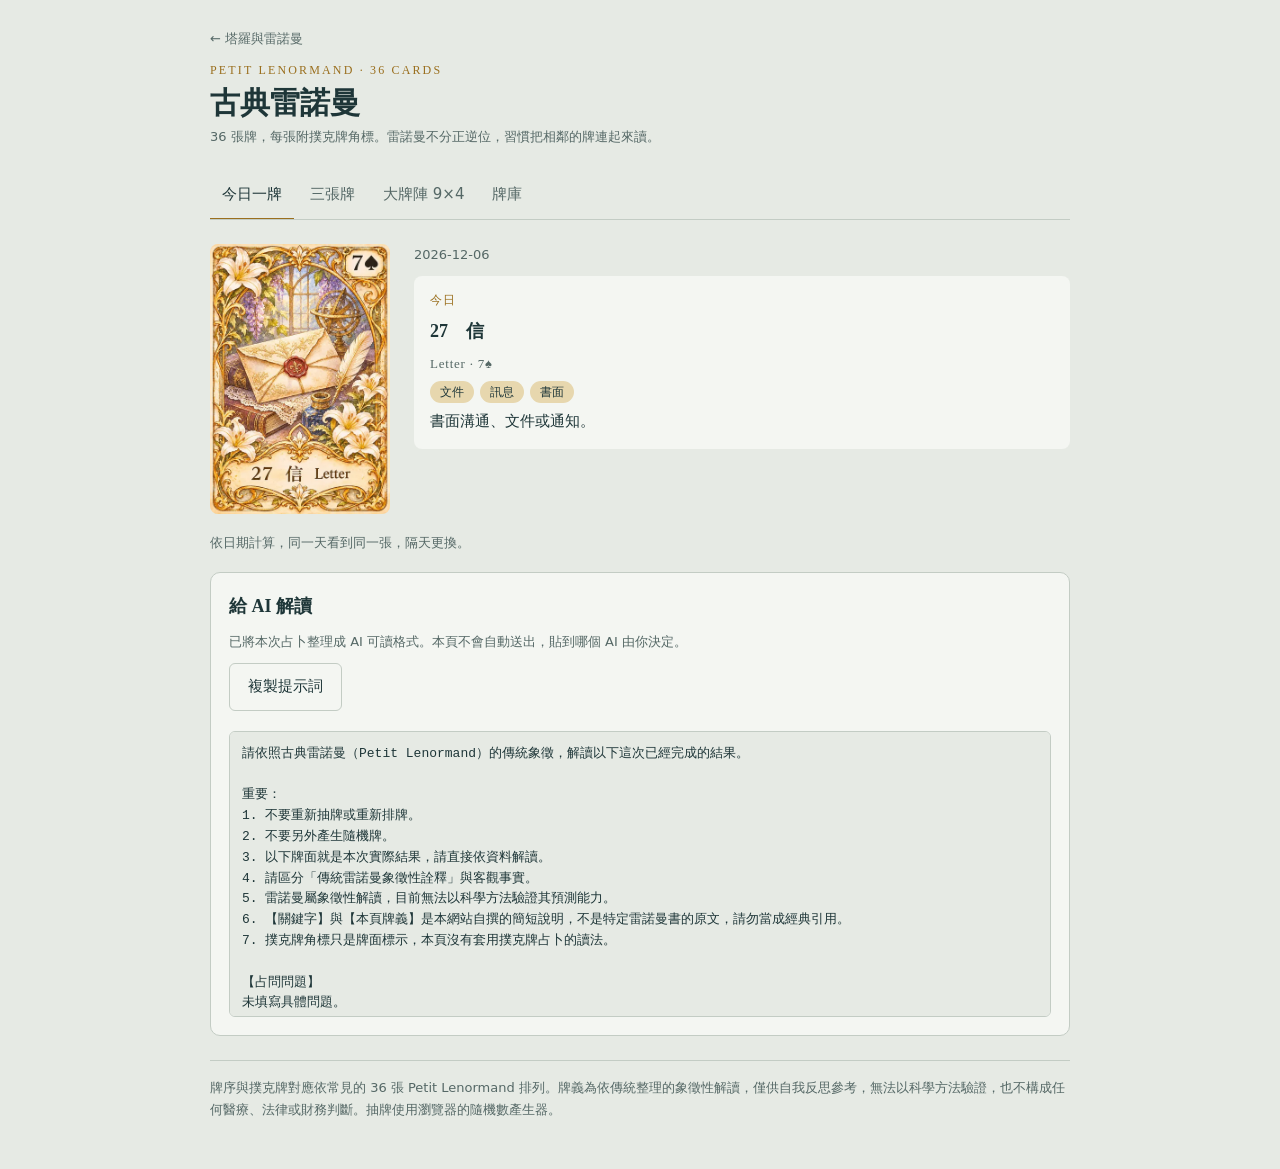
==== commit b128e4e2: "Share CSS across pages, drop Google Fonts, improve tab accessibility - Extract common styles into st" ====
--- a/lenormand.html
+++ b/lenormand.html
@@ -5,72 +5,12 @@
 <meta name="viewport" content="width=device-width, initial-scale=1, viewport-fit=cover">
 <meta name="color-scheme" content="light dark">
 <title>古典雷諾曼</title>
-<link rel="preconnect" href="https://fonts.googleapis.com">
-<link rel="preconnect" href="https://fonts.gstatic.com" crossorigin>
-<link rel="stylesheet" href="https://fonts.googleapis.com/css2?family=Marcellus+SC&family=Noto+Serif+TC:wght@500;700&family=Noto+Sans+TC:wght@400;500&display=swap">
+<link rel="stylesheet" href="style.css">
 <style>
-/* Layout: 與塔羅頁同一套色彩；牌面為 cards/ 資料夾內的圖片（圖上已有撲克牌角標），大牌陣用 9×4 格線 */
-:root{
-  --bg:#E6EAE4; --surface:#F4F6F2; --ink:#1E3638; --muted:#556866; --line:#C3CCC4;
-  --gold:#9A6F1E; --gold-soft:#E7D7AE; --card:#FBFAF5; --back:#1E3638; --red:#A3392E;
-  --f-display:"Marcellus SC","Noto Serif TC",Georgia,serif;
-  --f-head:"Noto Serif TC","Songti TC","PMingLiU",serif;
-  --f-body:"Noto Sans TC","PingFang TC","Microsoft JhengHei",system-ui,sans-serif;
-  padding-top:env(safe-area-inset-top,0px);padding-bottom:env(safe-area-inset-bottom,0px);
-}
-@media (prefers-color-scheme:dark){:root:not([data-theme="light"]){
-  --bg:#111C1C; --surface:#182626; --ink:#DCE4DD; --muted:#93A6A2; --line:#2C3E3D;
-  --gold:#D4A64E; --gold-soft:#3A3220; --card:#1D2B2A; --back:#0B1414; --red:#E0796B; color-scheme:dark}}
-:root[data-theme="dark"]{
-  --bg:#111C1C; --surface:#182626; --ink:#DCE4DD; --muted:#93A6A2; --line:#2C3E3D;
-  --gold:#D4A64E; --gold-soft:#3A3220; --card:#1D2B2A; --back:#0B1414; --red:#E0796B; color-scheme:dark}
-[hidden]{display:none!important}
-body{margin:0;background:var(--bg);color:var(--ink);font-family:var(--f-body);font-size:15px;line-height:1.7}
-.wrap{max-width:860px;margin:0 auto;padding-left:max(16px,env(safe-area-inset-left,0px));padding-right:max(16px,env(safe-area-inset-right,0px));padding-block:28px 48px;display:flex;flex-direction:column;gap:24px}
-header{display:flex;flex-direction:column;gap:4px}
-.home{font-size:13px;color:var(--muted);text-decoration:none;align-self:flex-start;margin-bottom:6px}
-.home:hover{color:var(--gold)}
-.eyebrow{font-family:var(--f-display);letter-spacing:.18em;font-size:12px;color:var(--gold)}
-h1{font-family:var(--f-head);font-weight:700;font-size:30px;line-height:1.25;margin:0;text-wrap:balance}
-p{margin:0}
-.note{font-size:13px;color:var(--muted)}
-nav{display:flex;gap:4px;border-bottom:1px solid var(--line);overflow-x:auto}
-nav button{font:inherit;font-size:15px;background:none;border:0;color:var(--muted);padding:10px 12px;border-bottom:2px solid transparent;margin-bottom:-1px;cursor:pointer;white-space:nowrap}
-nav button[aria-selected="true"]{color:var(--ink);border-color:var(--gold);font-weight:500}
-button:focus-visible,input:focus-visible,select:focus-visible,.cell:focus-visible,.home:focus-visible{outline:2px solid var(--gold);outline-offset:2px}
-section{display:flex;flex-direction:column;gap:18px}
-.row{display:flex;gap:12px;flex-wrap:wrap;align-items:center}
-.btn{font:inherit;font-weight:500;background:var(--ink);color:var(--bg);border:0;border-radius:6px;padding:10px 18px;cursor:pointer}
-input[type=text],select{font:inherit;background:var(--surface);color:var(--ink);border:1px solid var(--line);border-radius:6px;padding:10px 12px}
-input[type=text]{flex:1;min-width:0}
-
-/* card face */
+/* 雷諾曼頁專屬：牌面、大牌陣與牌庫；共用樣式在 style.css */
+:root{--wrap-w:860px;--flip-w:180px;--face-r:8px}
 .lc{display:block;width:100%;aspect-ratio:2/3;object-fit:cover}
-.flip{width:100%;max-width:180px;aspect-ratio:2/3;perspective:900px}
-.flip-inner{position:relative;width:100%;height:100%;transition:transform .7s cubic-bezier(.3,.7,.3,1);transform-style:preserve-3d}
-.flip.open .flip-inner{transform:rotateY(180deg)}
-.face{position:absolute;inset:0;backface-visibility:hidden;-webkit-backface-visibility:hidden;border-radius:8px;overflow:hidden}
-.face svg{display:block;width:100%;height:100%}
-.face.front{transform:rotateY(180deg)}
-.face.back svg{color:var(--gold)}
-@media (prefers-reduced-motion:reduce){.flip-inner{transition:none}}
-.slot{display:flex;flex-direction:column;align-items:center;gap:8px;min-width:0}
-.slot-label{font-family:var(--f-head);font-size:13px;color:var(--muted);letter-spacing:.1em}
-
-.daily{display:grid;grid-template-columns:minmax(0,180px) 1fr;gap:24px;align-items:start}
-@media (max-width:520px){.daily{grid-template-columns:1fr}.daily .slot{max-width:180px;margin:0 auto;width:100%}}
-.spread{display:grid;grid-template-columns:repeat(3,minmax(0,1fr));gap:12px}
-.readings{display:flex;flex-direction:column;gap:10px}
-.reading{display:flex;flex-direction:column;gap:6px;padding:14px 16px;background:var(--surface);border-radius:8px;min-width:0}
-.reading .pos{font-size:12px;color:var(--gold);letter-spacing:.12em}
-.reading .nm{font-family:var(--f-head);font-weight:700;font-size:18px}
-.reading .en{font-family:var(--f-display);font-size:13px;color:var(--muted);letter-spacing:.06em}
-.kw{display:flex;gap:6px;flex-wrap:wrap}
-.kw span{font-size:12px;background:var(--gold-soft);color:var(--ink);border-radius:999px;padding:1px 10px}
-.question{font-family:var(--f-head);font-size:16px;border-left:2px solid var(--gold);padding-left:12px}
 .chain{font-family:var(--f-head);font-size:17px}
-
-/* grand tableau */
 .gt-wrap{overflow-x:auto;padding-bottom:4px}
 .gt{display:grid;grid-template-columns:repeat(9,minmax(56px,1fr));gap:6px;min-width:540px}
 .cell{background:none;border:0;padding:0;cursor:pointer;border-radius:6px;position:relative;color:var(--ink)}
@@ -82,24 +22,12 @@
 .legend i{display:inline-block;width:12px;height:12px;border-radius:3px;vertical-align:-1px;margin-right:6px}
 .legend .s{outline:2px solid var(--gold)}
 .legend .n{outline:1px dashed var(--gold)}
-
-/* library */
 .lib{display:grid;grid-template-columns:repeat(auto-fill,minmax(88px,1fr));gap:12px}
 .lib button{background:none;border:0;padding:0;cursor:pointer;color:var(--ink);font:inherit;display:flex;flex-direction:column;gap:4px;text-align:center}
 .lib span{font-size:13px}
-dialog{border:0;border-radius:12px;background:var(--bg);color:var(--ink);padding:20px;max-width:min(420px,calc(100vw - 32px));width:100%}
-dialog::backdrop{background:rgba(10,20,20,.55)}
-.dlg{display:grid;grid-template-columns:110px 1fr;gap:16px;align-items:start}
 @media (max-width:380px){.dlg{grid-template-columns:1fr}.dlg .lc{max-width:120px}}
-.ai{display:flex;flex-direction:column;gap:10px;padding:18px;background:var(--surface);border:1px solid var(--line);border-radius:10px;min-width:0}
-.ai h2{font-family:var(--f-head);font-size:18px;margin:0}
-.ai-copy{font:inherit;font-weight:500;background:transparent;color:var(--ink);border:1px solid var(--line);border-radius:6px;padding:10px 18px;cursor:pointer;align-self:flex-start}
-.ai-copy:hover{border-color:var(--gold)}
-.ai-copy:focus-visible,.ai-box:focus-visible{outline:2px solid var(--gold);outline-offset:2px}
-.ai-box{margin:0;max-height:260px;overflow:auto;padding:12px;background:var(--bg);border:1px solid var(--line);border-radius:6px;font-family:ui-monospace,Consolas,"Noto Sans TC",monospace;font-size:13px;line-height:1.6;white-space:pre-wrap;overflow-wrap:anywhere}
 .gt-back{color:var(--gold);border-radius:6px;overflow:hidden}
 .gt-back svg{display:block;width:100%;height:auto;aspect-ratio:2/3}
-footer{border-top:1px solid var(--line);padding-top:16px}
 </style>
 </head>
 <body>
@@ -367,11 +295,7 @@
 dlg.addEventListener("click",e=>{if(e.target===dlg)dlg.close();});
 
 // 分頁
-const tabs=document.querySelectorAll("nav button");
-tabs.forEach(t=>t.onclick=()=>{
-  tabs.forEach(x=>x.setAttribute("aria-selected",x===t));
-  ["daily","three","gt","lib"].forEach(v=>document.getElementById("view-"+v).hidden=v!==t.dataset.view);
-});
 </script>
+<script src="tabs.js"></script>
 </body>
 </html>
--- a/style.css
+++ b/style.css
@@ -0,0 +1,81 @@
+/* 三個頁面共用：色彩、版面、分頁、牌面翻轉、牌義、牌庫、彈窗、AI 區塊。
+   各頁可用 --wrap-w、--flip-w、--face-r 覆寫尺寸。字型只用系統字型，不連外部服務。 */
+:root{
+  --bg:#E6EAE4; --surface:#F4F6F2; --ink:#1E3638; --muted:#556866; --line:#C3CCC4;
+  --gold:#9A6F1E; --gold-soft:#E7D7AE; --card:#FBFAF5; --back:#1E3638; --red:#A3392E;
+  --f-display:Georgia,"Songti TC","PMingLiU",serif;
+  --f-head:"Noto Serif TC","Songti TC","Source Han Serif TC","PMingLiU",serif;
+  --f-body:"Noto Sans TC","PingFang TC","Microsoft JhengHei",system-ui,sans-serif;
+  --wrap-w:760px; --flip-w:200px; --face-r:10px;
+  padding-top:env(safe-area-inset-top,0px);padding-bottom:env(safe-area-inset-bottom,0px);
+}
+@media (prefers-color-scheme:dark){:root{
+  --bg:#111C1C; --surface:#182626; --ink:#DCE4DD; --muted:#93A6A2; --line:#2C3E3D;
+  --gold:#D4A64E; --gold-soft:#3A3220; --card:#1D2B2A; --back:#0B1414; --red:#E0796B; color-scheme:dark}}
+[hidden]{display:none!important}
+img{max-width:100%;height:auto}
+body{margin:0;background:var(--bg);color:var(--ink);font-family:var(--f-body);font-size:15px;line-height:1.7}
+.wrap{max-width:var(--wrap-w);margin:0 auto;padding-left:max(16px,env(safe-area-inset-left,0px));padding-right:max(16px,env(safe-area-inset-right,0px));padding-block:28px 48px;display:flex;flex-direction:column;gap:24px}
+header{display:flex;flex-direction:column;gap:4px}
+.eyebrow{font-family:var(--f-display);letter-spacing:.18em;font-size:12px;color:var(--gold)}
+h1{font-family:var(--f-head);font-weight:700;font-size:30px;line-height:1.25;margin:0;text-wrap:balance}
+h2{font-family:var(--f-head);font-weight:700;font-size:20px;margin:0;text-wrap:balance}
+p{margin:0}
+.note{font-size:13px;color:var(--muted)}
+.home{font-size:13px;color:var(--muted);text-decoration:none;align-self:flex-start;margin-bottom:6px}
+.home:hover{color:var(--gold)}
+.site-link{margin-top:6px;font-size:14px}
+.site-link a{color:var(--gold);text-decoration:none;border-bottom:1px solid currentColor}
+.site-link a:hover{opacity:.8}
+footer{border-top:1px solid var(--line);padding-top:16px}
+button:focus-visible,input:focus-visible,select:focus-visible,a:focus-visible,[tabindex]:focus-visible,.lib-card:focus-visible,.cell:focus-visible{outline:2px solid var(--gold);outline-offset:2px}
+
+nav{display:flex;gap:4px;border-bottom:1px solid var(--line);overflow-x:auto}
+nav button{font:inherit;font-size:15px;background:none;border:0;color:var(--muted);padding:10px 12px;border-bottom:2px solid transparent;margin-bottom:-1px;cursor:pointer;white-space:nowrap}
+nav button[aria-selected="true"]{color:var(--ink);border-color:var(--gold);font-weight:500}
+
+section{display:flex;flex-direction:column;gap:18px}
+.row{display:flex;gap:12px;flex-wrap:wrap;align-items:center}
+.btn{font:inherit;font-weight:500;background:var(--ink);color:var(--bg);border:0;border-radius:6px;padding:10px 18px;cursor:pointer}
+.btn.ghost{background:transparent;color:var(--ink);border:1px solid var(--line)}
+.btn:disabled{opacity:.5;cursor:default}
+input[type=text],select{font:inherit;background:var(--surface);color:var(--ink);border:1px solid var(--line);border-radius:6px;padding:10px 12px}
+input[type=text]{flex:1;min-width:0}
+
+/* 牌面翻轉（牌面 2:3） */
+.slot{display:flex;flex-direction:column;align-items:center;gap:8px;min-width:0}
+.slot-label{font-family:var(--f-head);font-size:13px;color:var(--muted);letter-spacing:.1em}
+.flip{width:100%;max-width:var(--flip-w);aspect-ratio:2/3;perspective:900px}
+.flip-inner{position:relative;width:100%;height:100%;transition:transform .7s cubic-bezier(.3,.7,.3,1);transform-style:preserve-3d}
+.flip.open .flip-inner{transform:rotateY(180deg)}
+.face{position:absolute;inset:0;backface-visibility:hidden;-webkit-backface-visibility:hidden;border-radius:var(--face-r);overflow:hidden}
+.face svg{display:block;width:100%;height:100%}
+.face img{display:block;width:100%;height:100%;object-fit:cover}
+.face.front{transform:rotateY(180deg)}
+.face.back svg{color:var(--gold)}
+@media (prefers-reduced-motion:reduce){.flip-inner{transition:none}}
+
+.daily{display:grid;grid-template-columns:minmax(0,var(--flip-w)) 1fr;gap:24px;align-items:start}
+@media (max-width:520px){.daily{grid-template-columns:1fr}.daily .slot{max-width:var(--flip-w);margin:0 auto;width:100%}}
+.spread{display:grid;grid-template-columns:repeat(3,minmax(0,1fr));gap:12px}
+
+.readings{display:flex;flex-direction:column;gap:10px}
+.reading{display:flex;flex-direction:column;gap:6px;padding:14px 16px;background:var(--surface);border-radius:8px;min-width:0}
+.reading .pos{font-size:12px;color:var(--gold);letter-spacing:.12em}
+.reading .nm{font-family:var(--f-head);font-weight:700;font-size:18px}
+.reading .en{font-family:var(--f-display);font-size:13px;color:var(--muted);letter-spacing:.06em}
+.kw{display:flex;gap:6px;flex-wrap:wrap}
+.kw span{font-size:12px;background:var(--gold-soft);color:var(--ink);border-radius:999px;padding:1px 10px}
+.question{font-family:var(--f-head);font-size:16px;border-left:2px solid var(--gold);padding-left:12px}
+
+/* 彈窗 */
+dialog{border:0;border-radius:12px;background:var(--bg);color:var(--ink);padding:20px;max-width:min(420px,calc(100vw - 32px));width:100%}
+dialog::backdrop{background:rgba(10,20,20,.55)}
+.dlg{display:grid;grid-template-columns:110px 1fr;gap:16px;align-items:start}
+
+/* 給 AI 解讀 */
+.ai{display:flex;flex-direction:column;gap:10px;padding:18px;background:var(--surface);border:1px solid var(--line);border-radius:10px;min-width:0}
+.ai h2{font-size:18px}
+.ai-copy{font:inherit;font-weight:500;background:transparent;color:var(--ink);border:1px solid var(--line);border-radius:6px;padding:10px 18px;cursor:pointer;align-self:flex-start}
+.ai-copy:hover{border-color:var(--gold)}
+.ai-box{margin:0;max-height:260px;overflow:auto;padding:12px;background:var(--bg);border:1px solid var(--line);border-radius:6px;font-family:ui-monospace,Consolas,"Noto Sans TC",monospace;font-size:13px;line-height:1.6;white-space:pre-wrap;overflow-wrap:anywhere}
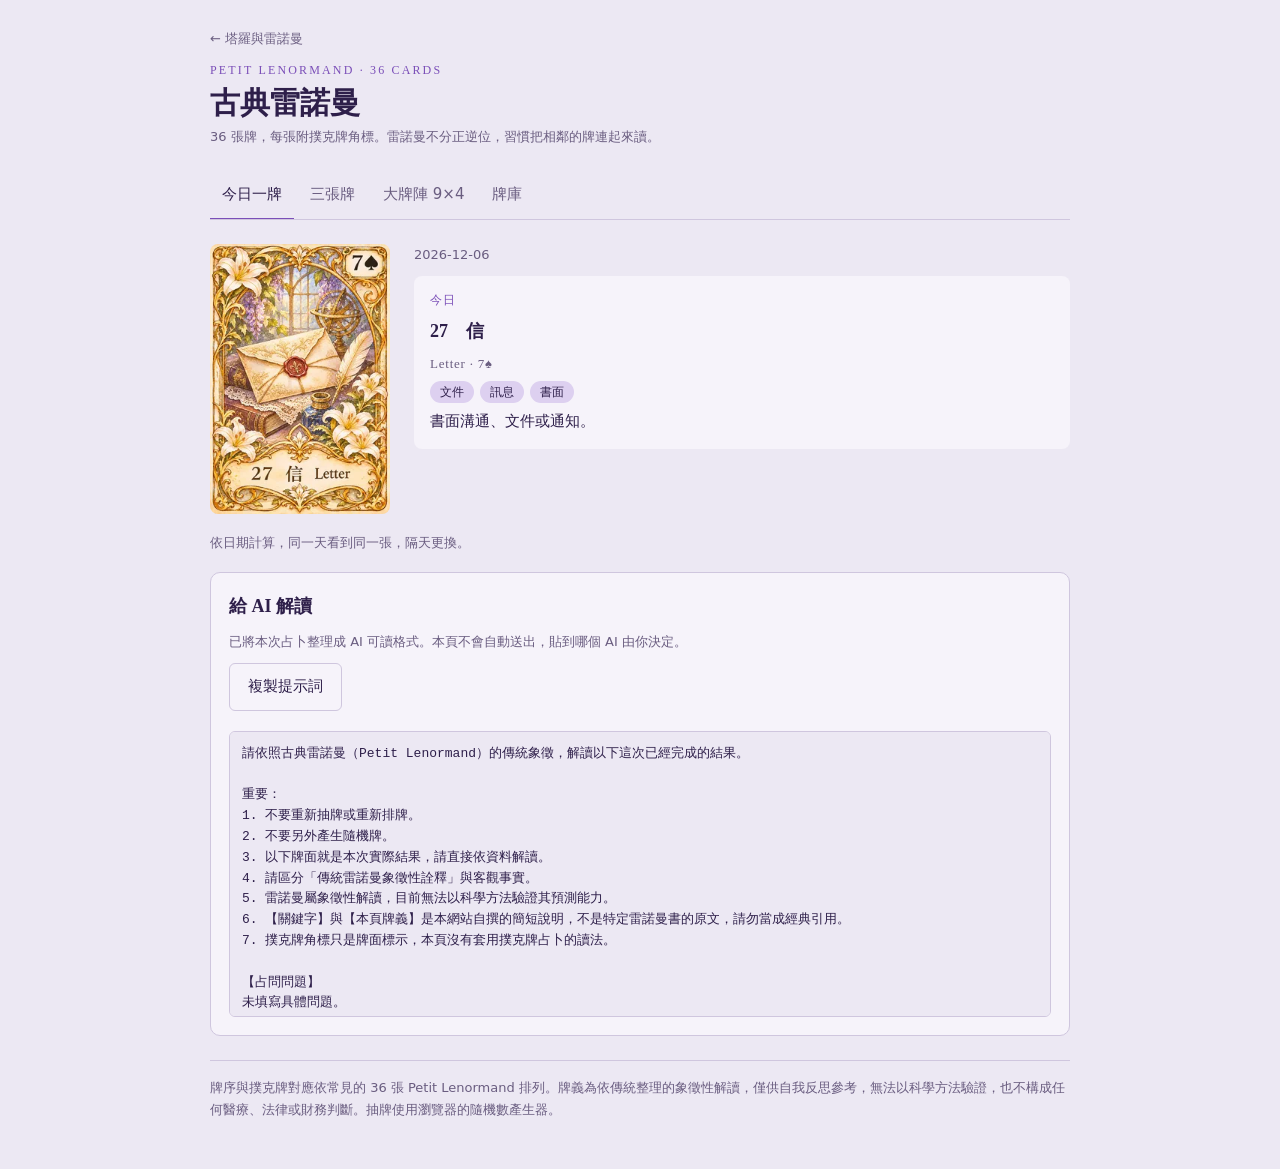
==== commit 300f5c86: "Add 240px card images, share page scripts, fix library filter focus - Add cards/sm/ (240x360 WebP, g" ====
--- a/lenormand.html
+++ b/lenormand.html
@@ -52,26 +52,14 @@
       <div class="readings" id="dailyReading"></div>
     </div>
     <p class="note">依日期計算，同一天看到同一張，隔天更換。</p>
-    <section class="ai" id="aiDaily" aria-labelledby="aiDaily-t" hidden>
-      <h2 id="aiDaily-t">給 AI 解讀</h2>
-      <p class="note">已將本次占卜整理成 AI 可讀格式。本頁不會自動送出，貼到哪個 AI 由你決定。</p>
-      <button type="button" class="ai-copy" data-copy="aiDaily">複製提示詞</button>
-      <p class="note" id="aiDaily-s" aria-live="polite"></p>
-      <pre class="ai-box" tabindex="0" role="region" aria-label="AI 解讀提示詞"><code id="aiDaily-p"></code></pre>
-    </section>
+    <section class="ai" id="aiDaily" hidden></section>
   </section>
 
   <section id="view-three" hidden>
     <div class="row"><input type="text" id="q" placeholder="想問的事（可留白）" maxlength="80"></div>
     <div class="row"><button class="btn" id="drawThree">抽三張</button></div>
     <div id="threeArea" class="readings"></div>
-    <section class="ai" id="aiThree" aria-labelledby="aiThree-t" hidden>
-      <h2 id="aiThree-t">給 AI 解讀</h2>
-      <p class="note">已將本次占卜整理成 AI 可讀格式。本頁不會自動送出，貼到哪個 AI 由你決定。</p>
-      <button type="button" class="ai-copy" data-copy="aiThree">複製提示詞</button>
-      <p class="note" id="aiThree-s" aria-live="polite"></p>
-      <pre class="ai-box" tabindex="0" role="region" aria-label="AI 解讀提示詞"><code id="aiThree-p"></code></pre>
-    </section>
+    <section class="ai" id="aiThree" hidden></section>
   </section>
 
   <section id="view-gt" hidden>
@@ -84,13 +72,7 @@
     <div class="legend"><span><i class="s"></i>代表牌</span><span><i class="n"></i>上下左右相鄰的牌</span><span>格子右下角數字是牌位 1–36</span></div>
     <div class="gt-wrap"><div class="gt" id="gt"></div></div>
     <div id="gtInfo" class="readings"></div>
-    <section class="ai" id="aiGT" aria-labelledby="aiGT-t" hidden>
-      <h2 id="aiGT-t">給 AI 解讀</h2>
-      <p class="note">已將本次占卜整理成 AI 可讀格式。本頁不會自動送出，貼到哪個 AI 由你決定。</p>
-      <button type="button" class="ai-copy" data-copy="aiGT">複製提示詞</button>
-      <p class="note" id="aiGT-s" aria-live="polite"></p>
-      <pre class="ai-box" tabindex="0" role="region" aria-label="AI 解讀提示詞"><code id="aiGT-p"></code></pre>
-    </section>
+    <section class="ai" id="aiGT" hidden></section>
     <p class="note">這裡只排出牌位並標出代表牌與相鄰牌，不自動產生整體解讀。大牌陣的宮位、距離等讀法各家不同，未納入。</p>
   </section>
 
@@ -108,6 +90,7 @@
   <div class="row" style="justify-content:flex-end;margin-top:16px"><button class="btn" id="dlgClose">關閉</button></div>
 </dialog>
 
+<script src="common.js"></script>
 <script>
 // [編號, 中文, 英文, 撲克牌, 關鍵字, 說明]
 const DATA=[
@@ -153,9 +136,8 @@
 
 /* ---------- 牌面圖片 ---------- */
 const SLUG="rider clover ship house tree clouds snake coffin bouquet scythe whip birds child fox bear stars stork dog tower garden mountain crossroads mice heart ring book letter gentleman lady lilies sun moon key fish anchor cross".split(" ");
-function face(c){
-  return `<img class="lc" src="cards/thumb/lenormand-${String(c.n).padStart(2,"0")}-${SLUG[c.n-1]}.webp" alt="${c.n} ${c.zh}" loading="lazy">`;
-}
+/* 翻牌區最寬約 180px；大牌陣每格約 90px；牌庫與彈窗約 120px。實際挑哪一張由 common.js 的 srcset 決定 */
+const face=(c,opt={})=>cardImg(`lenormand-${String(c.n).padStart(2,"0")}-${SLUG[c.n-1]}.webp`,{alt:c.n+" "+c.zh,cls:"lc",sizes:"120px",...opt});
 const BACK=`<svg viewBox="0 0 100 150" xmlns="http://www.w3.org/2000/svg" aria-hidden="true">
 <rect x="1" y="1" width="98" height="148" rx="7" fill="var(--back)"/>
 <rect x="6" y="6" width="88" height="138" rx="4" fill="none" stroke="currentColor" stroke-width=".6"/>
@@ -163,53 +145,18 @@
 ${[0,1,2,3,4,5].map(r=>[0,1,2,3,4,5].map(c=>`<rect x="${17+c*11}" y="${42+r*11}" width="9" height="9" rx="1"/>`).join("")).join("")}
 </g><text x="50" y="132" text-anchor="middle" font-family="Marcellus SC,Georgia,serif" font-size="9" letter-spacing="2" fill="currentColor">XXXVI</text></svg>`;
 
-/* ---------- 隨機與日期 ---------- */
-function rand(){const a=new Uint32Array(1);crypto.getRandomValues(a);return a[0]/4294967296;}
-function shuffled(){const a=DECK.slice();for(let i=a.length-1;i>0;i--){const j=Math.floor(rand()*(i+1));[a[i],a[j]]=[a[j],a[i]];}return a;}
-function todayKey(){const d=new Date();return d.getFullYear()+"-"+String(d.getMonth()+1).padStart(2,"0")+"-"+String(d.getDate()).padStart(2,"0");}
-function dailyCard(key){let h=2166136261;for(const ch of "lenormand:"+key){h^=ch.charCodeAt(0);h=Math.imul(h,16777619);}return DECK[(h>>>0)%36];}
+/* ---------- 隨機與日期（rand、shuffle、todayKey、hashKey 在 common.js） ---------- */
+const shuffled=()=>shuffle(DECK);
+const dailyCard=key=>DECK[hashKey("lenormand:"+key)%36];
 
 /* ---------- 呈現 ---------- */
-const esc=s=>s.replace(/[&<>"]/g,m=>({"&":"&amp;","<":"&lt;",">":"&gt;",'"':"&quot;"}[m]));
-const flipHTML=c=>`<div class="flip-inner"><div class="face back">${BACK}</div><div class="face front">${face(c)}</div></div>`;
+const flipHTML=(c,eager)=>`<div class="flip-inner"><div class="face back">${BACK}</div><div class="face front">${face(c,{sizes:"180px",eager})}</div></div>`;
 function readingHTML(c,pos){
   return `<div class="reading">${pos?`<div class="pos">${pos}</div>`:""}
   <div class="nm">${c.n}　${c.zh}</div><div class="en">${c.en} · ${c.pc}</div>
   <div class="kw">${c.kw.map(k=>`<span>${k}</span>`).join("")}</div><p>${c.text}</p></div>`;
 }
-function openLater(els){const r=matchMedia("(prefers-reduced-motion: reduce)").matches;els.forEach((el,i)=>setTimeout(()=>el.classList.add("open"),r?0:150+i*350));}
-
-/* ---------- 給 AI 解讀：只顯示與複製文字，不送出任何資料 ---------- */
-function showAi(id,text){
-  document.getElementById(id+"-p").textContent=text;   // 問題原樣放入，一律走 textContent
-  document.querySelector("#"+id+" .ai-box").scrollTop=0;
-  document.getElementById(id+"-s").textContent="";
-  document.getElementById(id).hidden=false;
-}
-async function copyText(text){
-  try{await navigator.clipboard.writeText(text);return true;}catch(e){}
-  const a=document.createElement("textarea");a.value=text;a.setAttribute("readonly","");
-  a.style.cssText="position:fixed;left:-9999px;top:0";document.body.appendChild(a);a.select();
-  let ok=false;try{ok=document.execCommand("copy");}catch(e){}
-  a.remove();return ok;
-}
-document.addEventListener("click",async e=>{
-  const b=e.target.closest("[data-copy]");if(!b)return;
-  const id=b.dataset.copy,code=document.getElementById(id+"-p"),s=document.getElementById(id+"-s");
-  const ok=await copyText(code.textContent);
-  s.textContent=ok?"已複製。":"無法自動複製，請在下方框內全選後手動複製。";
-  if(!ok){const r=document.createRange();r.selectNodeContents(code);const sel=getSelection();sel.removeAllRanges();sel.addRange(r);}
-});
-const NO_Q_STEP=["整體局勢","由於沒有具體問題，請以整體局勢與目前最值得注意的主題為主，不要自行假設使用者是在問感情、工作或財務。"];
-const Q_STEP=["直接回答問題","針對【占問問題】給出明確、具體的解讀，不要只講抽象象徵。"];
-const REMIND_STEP=["實際提醒","列出：\n- 現在較有利的做法\n- 現在需要避免的做法\n- 最值得觀察的訊號"];
-function assemble({intro,rules,question,spread,body,steps}){
-  const q=(question||"").trim(),O=["一","二","三","四","五"];
-  const all=steps.concat([q?Q_STEP:NO_Q_STEP,REMIND_STEP]);
-  return [intro,"","重要：",...rules.map((r,i)=>(i+1)+". "+r),"","【占問問題】",q||"未填寫具體問題。","","【牌陣】",spread,"",...body,"",
-    "請依以下順序解讀：","",...all.flatMap(([t,b],i)=>[O[i]+"、"+t,b,""]),
-    "請不要把象徵性解讀描述成已確定會發生的客觀事件。"].join("\n");
-}
+/* ---------- 給 AI 解讀（showAi、assemble 等在 common.js） ---------- */
 const LEN_RULES=["不要重新抽牌或重新排牌。","不要另外產生隨機牌。","以下牌面就是本次實際結果，請直接依資料解讀。","請區分「傳統雷諾曼象徵性詮釋」與客觀事實。","雷諾曼屬象徵性解讀，目前無法以科學方法驗證其預測能力。","【關鍵字】與【本頁牌義】是本網站自撰的簡短說明，不是特定雷諾曼書的原文，請勿當成經典引用。","撲克牌角標只是牌面標示，本頁沒有套用撲克牌占卜的讀法。"];
 const lenLine=(c,label)=>[label+"："+c.n+" "+c.zh+" "+c.en+"（"+c.pc+"）","   關鍵字："+c.kw.join("、"),"   本頁牌義："+c.text].join("\n");
 const LEN_INTRO="請依照古典雷諾曼（Petit Lenormand）的傳統象徵，解讀以下這次已經完成的結果。";
@@ -233,7 +180,7 @@
 // 今日一牌
 (function(){
   const key=todayKey(),c=dailyCard(key),f=document.getElementById("dailyFlip");
-  f.innerHTML=flipHTML(c);
+  f.innerHTML=flipHTML(c,true);
   document.getElementById("dailyReading").innerHTML=`<p class="note">${key}</p>`+readingHTML(c,"今日");
   showAi("aiDaily",lenSimplePrompt({question:"",cards:[c],labels:["今日一牌"],spread:"今日一牌（日期 "+key+"，同一天固定同一張）"}));
   openLater([f]);
@@ -267,7 +214,7 @@
 function renderGT(){
   const sigNo=+sigSel.value,si=layout.findIndex(c=>c.n===sigNo),nb=neighbors(si);
   const nbSet=new Set(nb.map(x=>x[1]));
-  gt.innerHTML=layout.map((c,i)=>`<button class="cell${i===si?" sig":nbSet.has(i)?" near":""}" id="cell-${i}" data-i="${i}" aria-label="牌位 ${i+1}：${c.n} ${c.zh}">${face(c)}<span class="pos-no">${i+1}</span></button>`).join("");
+  gt.innerHTML=layout.map((c,i)=>`<button class="cell${i===si?" sig":nbSet.has(i)?" near":""}" id="cell-${i}" data-i="${i}" aria-label="牌位 ${i+1}：${c.n} ${c.zh}">${face(c,{sizes:"90px"})}<span class="pos-no">${i+1}</span></button>`).join("");
   showAi("aiGT",gtPrompt({question:gtQuestion,layout,si,nb}));
   const r=Math.floor(si/9)+1,col=si%9+1;
   gtInfo.innerHTML=`<p class="note">代表牌「${layout[si].n} ${layout[si].zh}」在第 ${r} 列、第 ${col} 欄（牌位 ${si+1}）。</p>`+
--- a/style.css
+++ b/style.css
@@ -1,8 +1,8 @@
 /* 三個頁面共用：色彩、版面、分頁、牌面翻轉、牌義、牌庫、彈窗、AI 區塊。
    各頁可用 --wrap-w、--flip-w、--face-r 覆寫尺寸。字型只用系統字型，不連外部服務。 */
 :root{
-  --bg:#E6EAE4; --surface:#F4F6F2; --ink:#1E3638; --muted:#556866; --line:#C3CCC4;
-  --gold:#9A6F1E; --gold-soft:#E7D7AE; --card:#FBFAF5; --back:#1E3638; --red:#A3392E;
+  --bg:#ECE8F3; --surface:#F6F3FA; --ink:#2E1F4A; --muted:#6A5D80; --line:#CFC6DE;
+  --gold:#7B4FB8; --gold-soft:#DDD0F0; --card:#FBFAFD; --back:#2E1F4A; --red:#A3392E;
   --f-display:Georgia,"Songti TC","PMingLiU",serif;
   --f-head:"Noto Serif TC","Songti TC","Source Han Serif TC","PMingLiU",serif;
   --f-body:"Noto Sans TC","PingFang TC","Microsoft JhengHei",system-ui,sans-serif;
@@ -10,8 +10,8 @@
   padding-top:env(safe-area-inset-top,0px);padding-bottom:env(safe-area-inset-bottom,0px);
 }
 @media (prefers-color-scheme:dark){:root{
-  --bg:#111C1C; --surface:#182626; --ink:#DCE4DD; --muted:#93A6A2; --line:#2C3E3D;
-  --gold:#D4A64E; --gold-soft:#3A3220; --card:#1D2B2A; --back:#0B1414; --red:#E0796B; color-scheme:dark}}
+  --bg:#17101F; --surface:#21182E; --ink:#E6DFF0; --muted:#A99BC0; --line:#3A2D4F;
+  --gold:#B995E8; --gold-soft:#3A2A54; --card:#271C37; --back:#0F0A16; --red:#E0796B; color-scheme:dark}}
 [hidden]{display:none!important}
 img{max-width:100%;height:auto}
 body{margin:0;background:var(--bg);color:var(--ink);font-family:var(--f-body);font-size:15px;line-height:1.7}
@@ -70,7 +70,7 @@
 
 /* 彈窗 */
 dialog{border:0;border-radius:12px;background:var(--bg);color:var(--ink);padding:20px;max-width:min(420px,calc(100vw - 32px));width:100%}
-dialog::backdrop{background:rgba(10,20,20,.55)}
+dialog::backdrop{background:rgba(20,10,35,.55)}
 .dlg{display:grid;grid-template-columns:110px 1fr;gap:16px;align-items:start}
 
 /* 給 AI 解讀 */
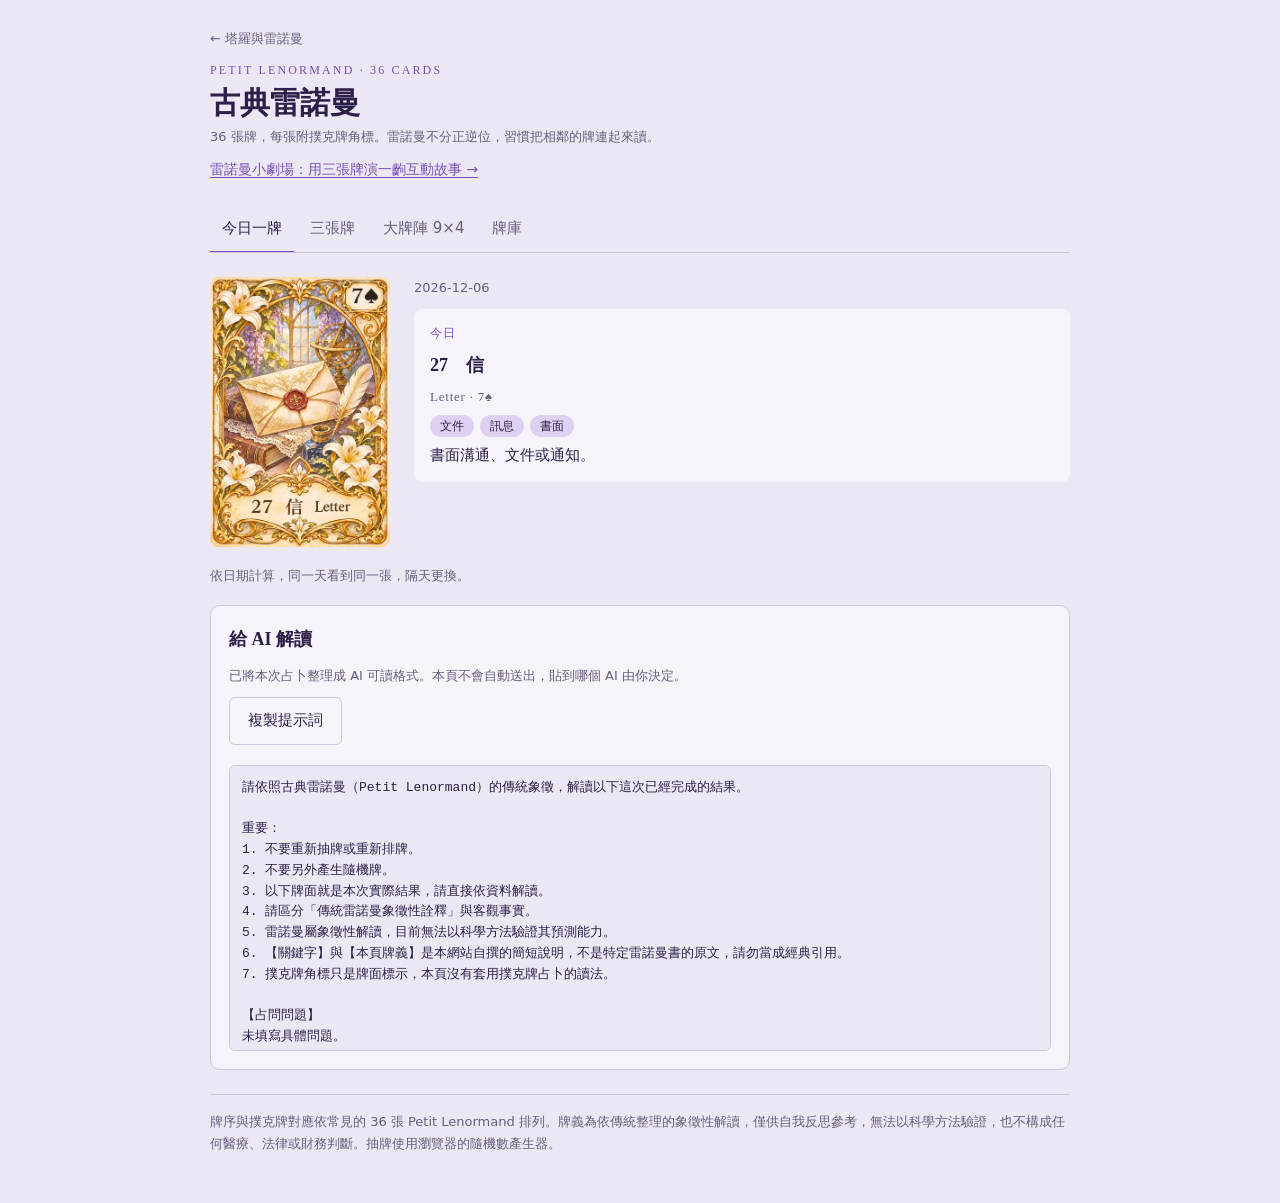
==== commit 95a409df: "Add Lenormand Theater: pick three cards and play a branching three-act story - theater.html: choose " ====
--- a/lenormand.html
+++ b/lenormand.html
@@ -37,6 +37,7 @@
     <div class="eyebrow">PETIT LENORMAND · 36 CARDS</div>
     <h1>古典雷諾曼</h1>
     <p class="note">36 張牌，每張附撲克牌角標。雷諾曼不分正逆位，習慣把相鄰的牌連起來讀。</p>
+    <p class="site-link"><a href="theater.html">雷諾曼小劇場：用三張牌演一齣互動故事 →</a></p>
   </header>
 
   <nav role="tablist">
@@ -52,14 +53,26 @@
       <div class="readings" id="dailyReading"></div>
     </div>
     <p class="note">依日期計算，同一天看到同一張，隔天更換。</p>
-    <section class="ai" id="aiDaily" hidden></section>
+    <section class="ai" id="aiDaily" aria-labelledby="aiDaily-t" hidden>
+      <h2 id="aiDaily-t">給 AI 解讀</h2>
+      <p class="note">已將本次占卜整理成 AI 可讀格式。本頁不會自動送出，貼到哪個 AI 由你決定。</p>
+      <button type="button" class="ai-copy" data-copy="aiDaily">複製提示詞</button>
+      <p class="note" id="aiDaily-s" aria-live="polite"></p>
+      <pre class="ai-box" tabindex="0" role="region" aria-label="AI 解讀提示詞"><code id="aiDaily-p"></code></pre>
+    </section>
   </section>
 
   <section id="view-three" hidden>
     <div class="row"><input type="text" id="q" placeholder="想問的事（可留白）" maxlength="80"></div>
     <div class="row"><button class="btn" id="drawThree">抽三張</button></div>
     <div id="threeArea" class="readings"></div>
-    <section class="ai" id="aiThree" hidden></section>
+    <section class="ai" id="aiThree" aria-labelledby="aiThree-t" hidden>
+      <h2 id="aiThree-t">給 AI 解讀</h2>
+      <p class="note">已將本次占卜整理成 AI 可讀格式。本頁不會自動送出，貼到哪個 AI 由你決定。</p>
+      <button type="button" class="ai-copy" data-copy="aiThree">複製提示詞</button>
+      <p class="note" id="aiThree-s" aria-live="polite"></p>
+      <pre class="ai-box" tabindex="0" role="region" aria-label="AI 解讀提示詞"><code id="aiThree-p"></code></pre>
+    </section>
   </section>
 
   <section id="view-gt" hidden>
@@ -72,7 +85,13 @@
     <div class="legend"><span><i class="s"></i>代表牌</span><span><i class="n"></i>上下左右相鄰的牌</span><span>格子右下角數字是牌位 1–36</span></div>
     <div class="gt-wrap"><div class="gt" id="gt"></div></div>
     <div id="gtInfo" class="readings"></div>
-    <section class="ai" id="aiGT" hidden></section>
+    <section class="ai" id="aiGT" aria-labelledby="aiGT-t" hidden>
+      <h2 id="aiGT-t">給 AI 解讀</h2>
+      <p class="note">已將本次占卜整理成 AI 可讀格式。本頁不會自動送出，貼到哪個 AI 由你決定。</p>
+      <button type="button" class="ai-copy" data-copy="aiGT">複製提示詞</button>
+      <p class="note" id="aiGT-s" aria-live="polite"></p>
+      <pre class="ai-box" tabindex="0" role="region" aria-label="AI 解讀提示詞"><code id="aiGT-p"></code></pre>
+    </section>
     <p class="note">這裡只排出牌位並標出代表牌與相鄰牌，不自動產生整體解讀。大牌陣的宮位、距離等讀法各家不同，未納入。</p>
   </section>
 
@@ -90,7 +109,6 @@
   <div class="row" style="justify-content:flex-end;margin-top:16px"><button class="btn" id="dlgClose">關閉</button></div>
 </dialog>
 
-<script src="common.js"></script>
 <script>
 // [編號, 中文, 英文, 撲克牌, 關鍵字, 說明]
 const DATA=[
@@ -136,8 +154,9 @@
 
 /* ---------- 牌面圖片 ---------- */
 const SLUG="rider clover ship house tree clouds snake coffin bouquet scythe whip birds child fox bear stars stork dog tower garden mountain crossroads mice heart ring book letter gentleman lady lilies sun moon key fish anchor cross".split(" ");
-/* 翻牌區最寬約 180px；大牌陣每格約 90px；牌庫與彈窗約 120px。實際挑哪一張由 common.js 的 srcset 決定 */
-const face=(c,opt={})=>cardImg(`lenormand-${String(c.n).padStart(2,"0")}-${SLUG[c.n-1]}.webp`,{alt:c.n+" "+c.zh,cls:"lc",sizes:"120px",...opt});
+function face(c){
+  return `<img class="lc" src="cards/thumb/lenormand-${String(c.n).padStart(2,"0")}-${SLUG[c.n-1]}.webp" alt="${c.n} ${c.zh}" loading="lazy">`;
+}
 const BACK=`<svg viewBox="0 0 100 150" xmlns="http://www.w3.org/2000/svg" aria-hidden="true">
 <rect x="1" y="1" width="98" height="148" rx="7" fill="var(--back)"/>
 <rect x="6" y="6" width="88" height="138" rx="4" fill="none" stroke="currentColor" stroke-width=".6"/>
@@ -145,18 +164,53 @@
 ${[0,1,2,3,4,5].map(r=>[0,1,2,3,4,5].map(c=>`<rect x="${17+c*11}" y="${42+r*11}" width="9" height="9" rx="1"/>`).join("")).join("")}
 </g><text x="50" y="132" text-anchor="middle" font-family="Marcellus SC,Georgia,serif" font-size="9" letter-spacing="2" fill="currentColor">XXXVI</text></svg>`;
 
-/* ---------- 隨機與日期（rand、shuffle、todayKey、hashKey 在 common.js） ---------- */
-const shuffled=()=>shuffle(DECK);
-const dailyCard=key=>DECK[hashKey("lenormand:"+key)%36];
+/* ---------- 隨機與日期 ---------- */
+function rand(){const a=new Uint32Array(1);crypto.getRandomValues(a);return a[0]/4294967296;}
+function shuffled(){const a=DECK.slice();for(let i=a.length-1;i>0;i--){const j=Math.floor(rand()*(i+1));[a[i],a[j]]=[a[j],a[i]];}return a;}
+function todayKey(){const d=new Date();return d.getFullYear()+"-"+String(d.getMonth()+1).padStart(2,"0")+"-"+String(d.getDate()).padStart(2,"0");}
+function dailyCard(key){let h=2166136261;for(const ch of "lenormand:"+key){h^=ch.charCodeAt(0);h=Math.imul(h,16777619);}return DECK[(h>>>0)%36];}
 
 /* ---------- 呈現 ---------- */
-const flipHTML=(c,eager)=>`<div class="flip-inner"><div class="face back">${BACK}</div><div class="face front">${face(c,{sizes:"180px",eager})}</div></div>`;
+const esc=s=>s.replace(/[&<>"]/g,m=>({"&":"&amp;","<":"&lt;",">":"&gt;",'"':"&quot;"}[m]));
+const flipHTML=c=>`<div class="flip-inner"><div class="face back">${BACK}</div><div class="face front">${face(c)}</div></div>`;
 function readingHTML(c,pos){
   return `<div class="reading">${pos?`<div class="pos">${pos}</div>`:""}
   <div class="nm">${c.n}　${c.zh}</div><div class="en">${c.en} · ${c.pc}</div>
   <div class="kw">${c.kw.map(k=>`<span>${k}</span>`).join("")}</div><p>${c.text}</p></div>`;
 }
-/* ---------- 給 AI 解讀（showAi、assemble 等在 common.js） ---------- */
+function openLater(els){const r=matchMedia("(prefers-reduced-motion: reduce)").matches;els.forEach((el,i)=>setTimeout(()=>el.classList.add("open"),r?0:150+i*350));}
+
+/* ---------- 給 AI 解讀：只顯示與複製文字，不送出任何資料 ---------- */
+function showAi(id,text){
+  document.getElementById(id+"-p").textContent=text;   // 問題原樣放入，一律走 textContent
+  document.querySelector("#"+id+" .ai-box").scrollTop=0;
+  document.getElementById(id+"-s").textContent="";
+  document.getElementById(id).hidden=false;
+}
+async function copyText(text){
+  try{await navigator.clipboard.writeText(text);return true;}catch(e){}
+  const a=document.createElement("textarea");a.value=text;a.setAttribute("readonly","");
+  a.style.cssText="position:fixed;left:-9999px;top:0";document.body.appendChild(a);a.select();
+  let ok=false;try{ok=document.execCommand("copy");}catch(e){}
+  a.remove();return ok;
+}
+document.addEventListener("click",async e=>{
+  const b=e.target.closest("[data-copy]");if(!b)return;
+  const id=b.dataset.copy,code=document.getElementById(id+"-p"),s=document.getElementById(id+"-s");
+  const ok=await copyText(code.textContent);
+  s.textContent=ok?"已複製。":"無法自動複製，請在下方框內全選後手動複製。";
+  if(!ok){const r=document.createRange();r.selectNodeContents(code);const sel=getSelection();sel.removeAllRanges();sel.addRange(r);}
+});
+const NO_Q_STEP=["整體局勢","由於沒有具體問題，請以整體局勢與目前最值得注意的主題為主，不要自行假設使用者是在問感情、工作或財務。"];
+const Q_STEP=["直接回答問題","針對【占問問題】給出明確、具體的解讀，不要只講抽象象徵。"];
+const REMIND_STEP=["實際提醒","列出：\n- 現在較有利的做法\n- 現在需要避免的做法\n- 最值得觀察的訊號"];
+function assemble({intro,rules,question,spread,body,steps}){
+  const q=(question||"").trim(),O=["一","二","三","四","五"];
+  const all=steps.concat([q?Q_STEP:NO_Q_STEP,REMIND_STEP]);
+  return [intro,"","重要：",...rules.map((r,i)=>(i+1)+". "+r),"","【占問問題】",q||"未填寫具體問題。","","【牌陣】",spread,"",...body,"",
+    "請依以下順序解讀：","",...all.flatMap(([t,b],i)=>[O[i]+"、"+t,b,""]),
+    "請不要把象徵性解讀描述成已確定會發生的客觀事件。"].join("\n");
+}
 const LEN_RULES=["不要重新抽牌或重新排牌。","不要另外產生隨機牌。","以下牌面就是本次實際結果，請直接依資料解讀。","請區分「傳統雷諾曼象徵性詮釋」與客觀事實。","雷諾曼屬象徵性解讀，目前無法以科學方法驗證其預測能力。","【關鍵字】與【本頁牌義】是本網站自撰的簡短說明，不是特定雷諾曼書的原文，請勿當成經典引用。","撲克牌角標只是牌面標示，本頁沒有套用撲克牌占卜的讀法。"];
 const lenLine=(c,label)=>[label+"："+c.n+" "+c.zh+" "+c.en+"（"+c.pc+"）","   關鍵字："+c.kw.join("、"),"   本頁牌義："+c.text].join("\n");
 const LEN_INTRO="請依照古典雷諾曼（Petit Lenormand）的傳統象徵，解讀以下這次已經完成的結果。";
@@ -180,7 +234,7 @@
 // 今日一牌
 (function(){
   const key=todayKey(),c=dailyCard(key),f=document.getElementById("dailyFlip");
-  f.innerHTML=flipHTML(c,true);
+  f.innerHTML=flipHTML(c);
   document.getElementById("dailyReading").innerHTML=`<p class="note">${key}</p>`+readingHTML(c,"今日");
   showAi("aiDaily",lenSimplePrompt({question:"",cards:[c],labels:["今日一牌"],spread:"今日一牌（日期 "+key+"，同一天固定同一張）"}));
   openLater([f]);
@@ -214,7 +268,7 @@
 function renderGT(){
   const sigNo=+sigSel.value,si=layout.findIndex(c=>c.n===sigNo),nb=neighbors(si);
   const nbSet=new Set(nb.map(x=>x[1]));
-  gt.innerHTML=layout.map((c,i)=>`<button class="cell${i===si?" sig":nbSet.has(i)?" near":""}" id="cell-${i}" data-i="${i}" aria-label="牌位 ${i+1}：${c.n} ${c.zh}">${face(c,{sizes:"90px"})}<span class="pos-no">${i+1}</span></button>`).join("");
+  gt.innerHTML=layout.map((c,i)=>`<button class="cell${i===si?" sig":nbSet.has(i)?" near":""}" id="cell-${i}" data-i="${i}" aria-label="牌位 ${i+1}：${c.n} ${c.zh}">${face(c)}<span class="pos-no">${i+1}</span></button>`).join("");
   showAi("aiGT",gtPrompt({question:gtQuestion,layout,si,nb}));
   const r=Math.floor(si/9)+1,col=si%9+1;
   gtInfo.innerHTML=`<p class="note">代表牌「${layout[si].n} ${layout[si].zh}」在第 ${r} 列、第 ${col} 欄（牌位 ${si+1}）。</p>`+
